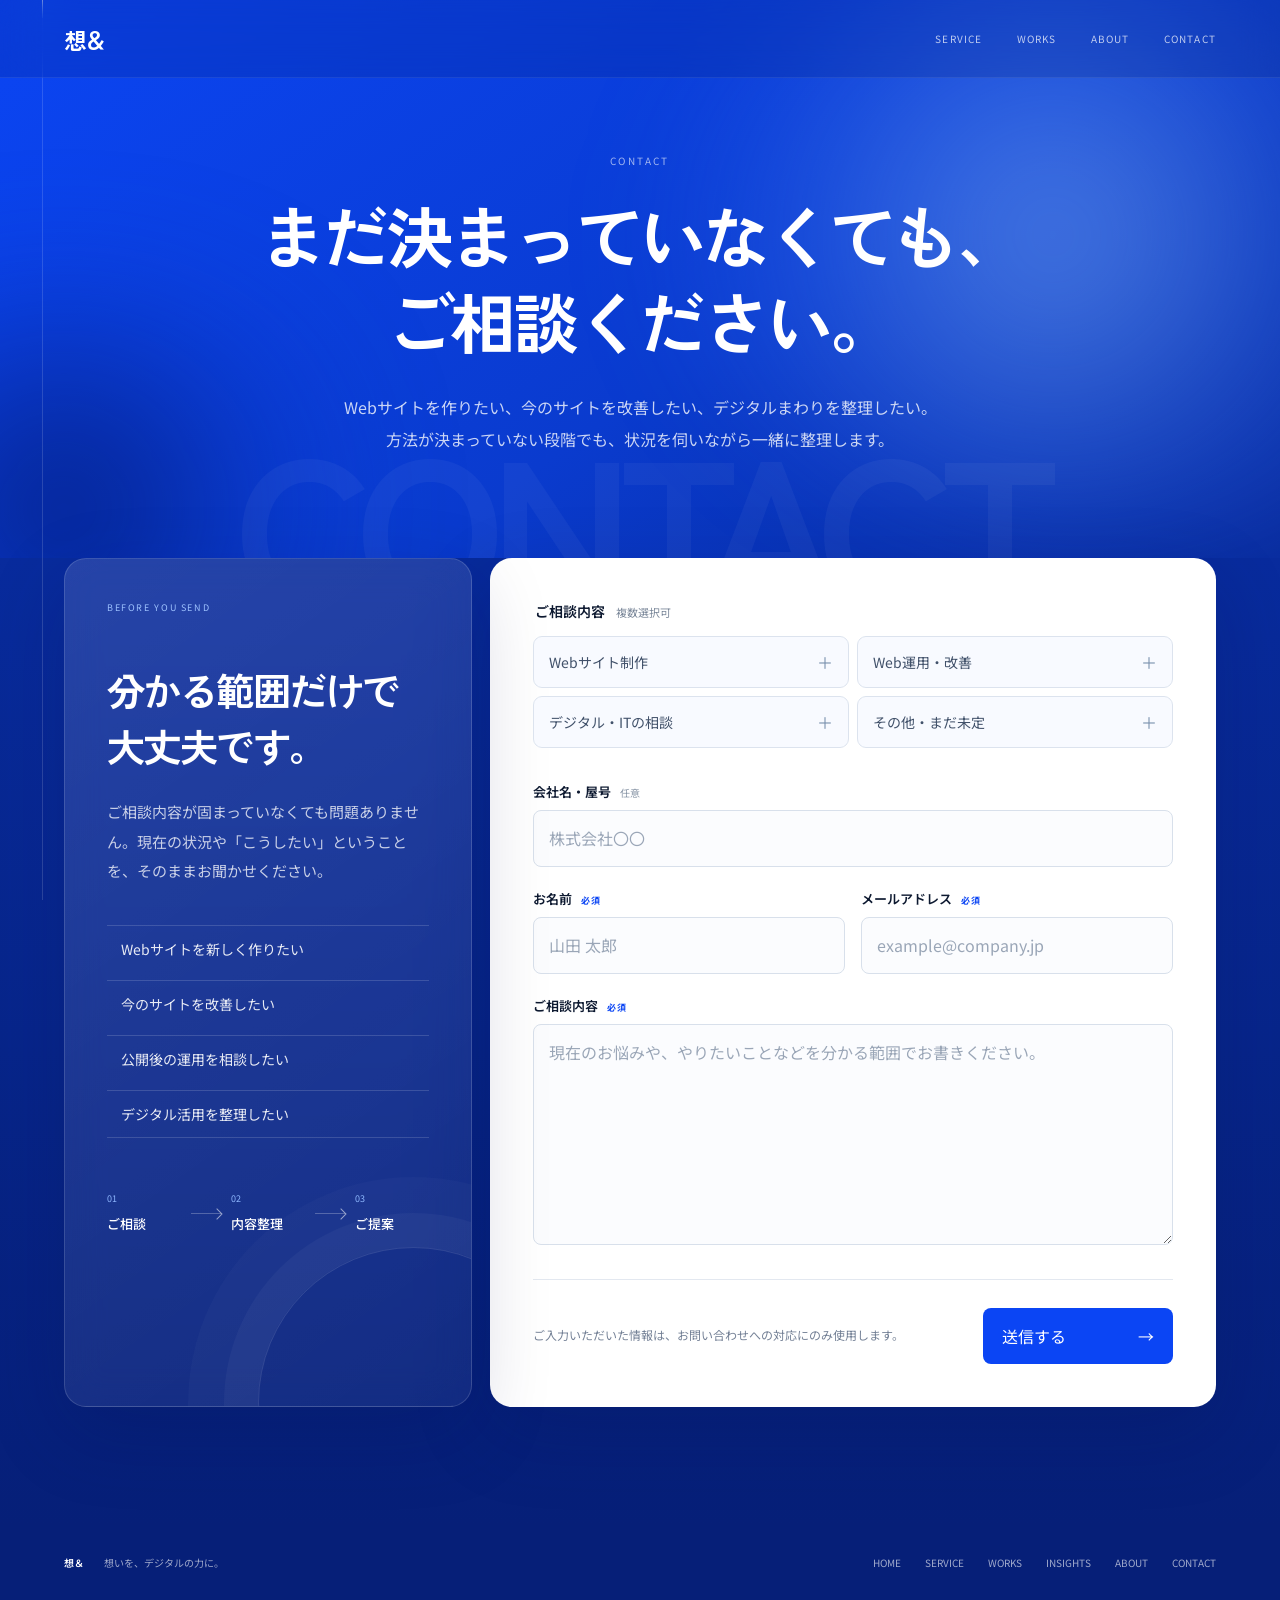
==== contact.html @ 20017b2d "Initial commit" ====
<!doctype html>
<html lang="ja">
<head>
  <meta charset="utf-8" />
  <meta name="viewport" content="width=device-width, initial-scale=1, viewport-fit=cover" />
  <meta name="description" content="想＆へのお問い合わせ。Webサイト制作、公開後の運用・改善、デジタル活用など、まだ具体的に決まっていない段階からご相談いただけます。" />
  <title>お問い合わせ | 想＆</title>
  <link rel="preconnect" href="https://fonts.googleapis.com" />
  <link rel="preconnect" href="https://fonts.gstatic.com" crossorigin />
  <link href="https://fonts.googleapis.com/css2?family=Noto+Sans+JP:wght@400;500;600;700&family=Zen+Kaku+Gothic+Antique:wght@500;700&display=swap" rel="stylesheet" />
  <link rel="stylesheet" href="./styles.css" />
  <link rel="stylesheet" href="./lower.css" />
  <script src="./lower.js" defer></script>
</head>
<body class="lower-page lower-page--cobalt contact-page">
  <header class="site-header site-header--lower" aria-label="サイトヘッダー">
    <a class="brand" href="./index.html" aria-label="想＆ トップへ">想＆</a>
    <nav class="global-nav" aria-label="メインナビゲーション">
      <a href="./index.html#service">SERVICE</a>
      <a href="./works.html">WORKS</a>
      <a href="./index.html#about">ABOUT</a>
      <a href="./contact.html" aria-current="page">CONTACT</a>
    </nav>
    <button class="menu-button" type="button" aria-label="メニューを開く" aria-expanded="false"><span></span><span></span></button>
  </header>

  <div class="page-thread" aria-hidden="true"><span class="page-thread__base"></span><span class="page-thread__progress"></span></div>

  <main>
    <section class="contact-hero" aria-labelledby="contact-title">
      <div class="contact-hero__ghost" aria-hidden="true">CONTACT</div>
      <div class="contact-hero__halo contact-hero__halo--a" aria-hidden="true"></div>
      <div class="contact-hero__halo contact-hero__halo--b" aria-hidden="true"></div>
      <div class="contact-hero__inner">
        <p class="contact-hero__eyebrow reveal-item">CONTACT</p>
        <h1 id="contact-title" class="reveal-item">まだ決まっていなくても、<br />ご相談ください。</h1>
        <p class="contact-hero__description reveal-item">Webサイトを作りたい、今のサイトを改善したい、デジタルまわりを整理したい。<br class="desktop-only" />方法が決まっていない段階でも、状況を伺いながら一緒に整理します。</p>
      </div>
    </section>

    <section class="contact-canvas" aria-label="お問い合わせフォーム">
      <div class="contact-shell">
        <aside class="contact-guide reveal-item">
          <p class="contact-guide__label">BEFORE YOU SEND</p>
          <h2>分かる範囲だけで<br />大丈夫です。</h2>
          <p>ご相談内容が固まっていなくても問題ありません。現在の状況や「こうしたい」ということを、そのままお聞かせください。</p>
          <div class="contact-guide__topics" aria-label="ご相談例">
            <span>Webサイトを新しく作りたい</span>
            <span>今のサイトを改善したい</span>
            <span>公開後の運用を相談したい</span>
            <span>デジタル活用を整理したい</span>
          </div>
          <div class="contact-guide__flow">
            <div><small>01</small><b>ご相談</b></div><i></i>
            <div><small>02</small><b>内容整理</b></div><i></i>
            <div><small>03</small><b>ご提案</b></div>
          </div>
        </aside>

        <div class="contact-form-panel reveal-item">
          <form class="contact-form" action="#" method="post">
            <fieldset class="contact-fieldset">
              <legend>ご相談内容 <small>複数選択可</small></legend>
              <div class="contact-choice-grid">
                <label class="contact-choice"><input type="checkbox" name="topic[]" value="web-production"><span>Webサイト制作</span></label>
                <label class="contact-choice"><input type="checkbox" name="topic[]" value="web-operation"><span>Web運用・改善</span></label>
                <label class="contact-choice"><input type="checkbox" name="topic[]" value="digital"><span>デジタル・ITの相談</span></label>
                <label class="contact-choice"><input type="checkbox" name="topic[]" value="other"><span>その他・まだ未定</span></label>
              </div>
            </fieldset>

            <div class="contact-form__grid">
              <label class="contact-field contact-field--full">
                <span>会社名・屋号 <small>任意</small></span>
                <input type="text" name="company" autocomplete="organization" placeholder="株式会社〇〇" />
              </label>
              <label class="contact-field">
                <span>お名前 <b>必須</b></span>
                <input type="text" name="name" autocomplete="name" required placeholder="山田 太郎" />
              </label>
              <label class="contact-field">
                <span>メールアドレス <b>必須</b></span>
                <input type="email" name="email" autocomplete="email" required placeholder="example@company.jp" />
              </label>
              <label class="contact-field contact-field--full">
                <span>ご相談内容 <b>必須</b></span>
                <textarea name="message" rows="7" required placeholder="現在のお悩みや、やりたいことなどを分かる範囲でお書きください。"></textarea>
              </label>
            </div>

            <div class="contact-form__bottom">
              <p>ご入力いただいた情報は、お問い合わせへの対応にのみ使用します。</p>
              <button type="submit">送信する <span>→</span></button>
            </div>
          </form>
        </div>
      </div>
    </section>
  </main>

  <footer class="site-footer site-footer--contact">
    <div class="footer-brand">想＆ <span>想いを、デジタルの力に。</span></div>
    <nav aria-label="フッターナビゲーション"><a href="./index.html">HOME</a><a href="./index.html#service">SERVICE</a><a href="./works.html">WORKS</a><a href="./insights.html">INSIGHTS</a><a href="./index.html#about">ABOUT</a><a href="./contact.html">CONTACT</a></nav>
  </footer>
</body>
</html>
---- styles.css ----
:root {
  --cobalt: #0b45f4;
  --cobalt-deep: #0826a7;
  --ink: #0b1421;
  --muted: #66758b;
  --line: #d8dfeb;
  --soft: #f7f9fc;
  --white: #fff;
  --page-x: clamp(24px, 5vw, 76px);
  --max: 1440px;
  --hero-progress: 0;
  --hero-layer-air-x: 150vw;
  --hero-layer-main-x: 164vw;
  --hero-layer-deep-x: 178vw;
  --hero-layer-air-opacity: 0;
  --hero-layer-main-opacity: 0;
  --hero-layer-deep-opacity: 0;
  --hero-content-opacity: 1;
  --hero-mist-a-opacity: .72;
  --hero-mist-a-x: 0vw;
  --hero-mist-a-y: 0vh;
  --hero-mist-a-scale: 1;
  --hero-mist-b-scale: 1;
  --philosophy-opacity: 0;
  --philosophy-y: 0px;
  --page-progress: 0;
}

* { box-sizing: border-box; }
html { scroll-behavior: smooth; background: var(--white); }
body { margin: 0; color: var(--ink); background: var(--white); font-family: "Noto Sans JP", "Hiragino Kaku Gothic ProN", "Yu Gothic", sans-serif; -webkit-font-smoothing: antialiased; }
a { color: inherit; text-decoration: none; }
button { font: inherit; }

.site-header {
  position: fixed; inset: 0 0 auto; z-index: 60; height: 78px;
  display: flex; align-items: center; gap: 42px; padding: 0 var(--page-x);
  pointer-events: none; mix-blend-mode: normal;
}
.site-header > * { pointer-events: auto; }
.site-header { color: var(--ink); transition: color .18s linear; }
body.hero-is-cobalt .site-header { color: #fff; }
body.hero-is-cobalt .menu-button span { background: #fff; }
.brand { font-family: "Zen Kaku Gothic Antique", sans-serif; font-size: 22px; font-weight: 700; letter-spacing: -.05em; }
.global-nav { margin-left: auto; display: flex; gap: 34px; font-size: 10px; letter-spacing: .12em; }
.global-nav a { opacity: .72; transition: opacity .2s ease; }
.global-nav a:hover { opacity: 1; }
.menu-button { display: none; border: 0; background: transparent; width: 36px; height: 36px; padding: 8px; }
.menu-button span { display: block; height: 1px; background: var(--ink); margin: 5px 0; }

/*
 * A single continuous thread inherited from the original site.
 * It stays visually quiet and grows with the page scroll instead of
 * competing with the content.
 */
.page-thread {
  position: fixed;
  z-index: 45;
  top: 0;
  bottom: 0;
  left: max(7px, calc(var(--page-x) - 22px));
  width: 1px;
  pointer-events: none;
}
.page-thread__base,
.page-thread__progress {
  position: absolute;
  top: 0;
  left: 0;
  width: 1px;
}
.page-thread__base {
  bottom: 0;
  background: linear-gradient(180deg, rgba(31,87,244,.16), rgba(31,87,244,.08));
}
.page-thread__progress {
  height: calc(var(--page-progress) * 100%);
  min-height: 18px;
  background: linear-gradient(180deg, #0b45f4 0%, #2871ff 68%, #7ab4ff 100%);
  box-shadow: 0 0 12px rgba(35,101,255,.12);
  will-change: height;
}

.hero-stage { height: 146svh; position: relative; background: var(--white); }
.hero { position: sticky; top: 0; height: 100svh; min-height: 680px; overflow: hidden; background: #fff; isolation: isolate; }

.hero-cobalt {
  position: absolute;
  inset: 0;
  z-index: 3;
  overflow: hidden;
  pointer-events: none;
}
.hero-blue-layer {
  position: absolute;
  top: -22vh;
  bottom: -22vh;
  left: -68vw;
  width: 202vw;
  transform-origin: center;
  transform: translate3d(var(--layer-x), 0, 0) skewX(-7deg);
  will-change: transform, opacity;
  -webkit-mask-image: linear-gradient(90deg, transparent 0%, rgba(0,0,0,.08) 5%, rgba(0,0,0,.42) 12%, #000 24%, #000 100%);
  mask-image: linear-gradient(90deg, transparent 0%, rgba(0,0,0,.08) 5%, rgba(0,0,0,.42) 12%, #000 24%, #000 100%);
}
.hero-blue-layer--air {
  --layer-x: var(--hero-layer-air-x);
  z-index: 1;
  opacity: var(--hero-layer-air-opacity);
  background: linear-gradient(112deg, rgba(121,184,255,.42) 0%, rgba(62,127,255,.70) 36%, rgba(31,91,247,.88) 72%, rgba(11,69,244,.96) 100%);
  filter: blur(16px);
}
.hero-blue-layer--main {
  --layer-x: var(--hero-layer-main-x);
  z-index: 2;
  opacity: var(--hero-layer-main-opacity);
  background: linear-gradient(118deg, #2e78ff 0%, #185df8 28%, #0b45f4 62%, #0a3bd8 100%);
}
.hero-blue-layer--deep {
  --layer-x: var(--hero-layer-deep-x);
  z-index: 3;
  opacity: var(--hero-layer-deep-opacity);
  background:
    linear-gradient(118deg, rgba(14,67,229,.16) 0%, rgba(8,47,174,.40) 50%, rgba(4,29,126,.70) 100%),
    linear-gradient(132deg, transparent 0 54%, rgba(3,29,135,.24) 54% 100%);
  -webkit-mask-image: linear-gradient(90deg, transparent 0%, rgba(0,0,0,.04) 8%, rgba(0,0,0,.34) 17%, #000 32%, #000 100%);
  mask-image: linear-gradient(90deg, transparent 0%, rgba(0,0,0,.04) 8%, rgba(0,0,0,.34) 17%, #000 32%, #000 100%);
}

.hero-mist { position: absolute; border-radius: 50%; z-index: -3; will-change: transform, opacity; pointer-events: none; }
.hero-mist--a {
  width: min(76vw, 1100px); aspect-ratio: 1.4; right: -9vw; top: 6vh;
  background: radial-gradient(circle at 42% 50%, rgba(18,77,255,.74), rgba(106,148,255,.34) 35%, rgba(255,255,255,0) 72%);
  filter: blur(42px);
  transform: translate3d(var(--hero-mist-a-x), var(--hero-mist-a-y), 0) scale(var(--hero-mist-a-scale));
  opacity: var(--hero-mist-a-opacity);
}
.hero-mist--b {
  width: min(68vw, 960px); aspect-ratio: 2; left: 10vw; bottom: -15vh;
  background: radial-gradient(circle at 50% 50%, rgba(42,108,255,.34), rgba(255,255,255,0) 70%);
  filter: blur(52px);
  transform: scale(var(--hero-mist-b-scale));
}
.hero-meta, .hero-copy-wrap, .hero-lead, .hero-rule, .scroll-mark { transition: color .2s linear; }
.hero-meta { position: absolute; top: 15vh; left: var(--page-x); font-size: 10px; letter-spacing: .18em; color: #7890ad; opacity: var(--hero-content-opacity); }
.hero-copy-wrap { position: absolute; left: var(--page-x); top: 42%; transform: translateY(-50%); opacity: var(--hero-content-opacity); }
.hero-title { margin: 0; font-family: "Zen Kaku Gothic Antique", sans-serif; font-size: clamp(54px, 5vw, 78px); line-height: 1.16; letter-spacing: -.06em; font-weight: 700; }
.hero-title span { display: inline; }
.hero-title em {
  display: inline-block;
  font-style: normal;
  color: var(--cobalt);
  background: linear-gradient(105deg, #073fe8 0%, #0b45f4 34%, #2d78ff 68%, #79b8ff 100%);
  -webkit-background-clip: text;
  background-clip: text;
  -webkit-text-fill-color: transparent;
}
.hero-lead { position: absolute; right: var(--page-x); bottom: 16vh; width: min(390px, 31vw); margin: 0; font-size: 16px; line-height: 2; opacity: var(--hero-content-opacity); }
.hero-rule { position: absolute; left: var(--page-x); right: 35vw; bottom: 10vh; height: 1px; background: rgba(31,87,244,.35); opacity: var(--hero-content-opacity); }
.scroll-mark { position: absolute; right: var(--page-x); bottom: 8vh; display: grid; justify-items: center; gap: 12px; font-size: 9px; letter-spacing: .18em; color: #73849c; opacity: var(--hero-content-opacity); }
.scroll-mark span { width: 1px; height: 40px; background: currentColor; }

.hero-philosophy {
  position: absolute; inset: 0; z-index: 4; color: #fff;
  opacity: var(--philosophy-opacity);
  transform: none;
  pointer-events: none;
  will-change: transform, opacity;
}
.hero-philosophy-inner {
  max-width: var(--max); height: 100%; margin: 0 auto; padding: 0 var(--page-x);
  display: grid; grid-template-columns: 1fr 1fr; gap: clamp(52px, 7vw, 120px); align-items: center;
}
.hero-philosophy .display-title { font-size: clamp(38px, 3.7vw, 56px); line-height: 1.34; }
.hero-philosophy .philosophy-copy { justify-self: end; }

.section { position: relative; z-index: 2; overflow: hidden; }
.layer-section { transform: translateY(0); }
.section-inner { max-width: var(--max); margin: 0 auto; padding: clamp(76px, 8vw, 128px) var(--page-x); }
.section-inner--split, .compact-grid, .about-grid, .contact-grid { display: grid; grid-template-columns: 1fr 1fr; gap: clamp(52px, 7vw, 120px); }
.section--cobalt { background: var(--cobalt); color: #fff; }
.section--white { background: #fff; }
.section--soft { background: var(--soft); }
.section--contact { background: var(--cobalt); color: #fff; }

.eyebrow { margin: 0 0 42px; font-size: 10px; letter-spacing: .18em; color: rgba(255,255,255,.78); }
.eyebrow--dark { color: #708098; }
.display-title { margin: 0; font-family: "Zen Kaku Gothic Antique", sans-serif; font-size: clamp(40px, 4.1vw, 62px); line-height: 1.32; letter-spacing: -.045em; }
.display-title--light { color: #fff; }
.philosophy .display-title { font-size: clamp(38px, 3.7vw, 56px); line-height: 1.34; }
.after-intro .display-title { font-size: clamp(36px, 3.4vw, 52px); line-height: 1.34; }
.philosophy .section-inner { min-height: 660px; align-items: center; }
.philosophy-copy { align-self: center; max-width: 450px; justify-self: end; font-size: 18px; line-height: 2; }
.philosophy-copy p + p { margin-top: 34px; }

.section-head { margin-bottom: 58px; }
.section-head--split { display: grid; grid-template-columns: 1fr 1fr; gap: 80px; align-items: end; }
.section-head-aside { display: flex; align-items: end; justify-content: space-between; gap: 24px; font-size: 15px; line-height: 2; color: #536176; }
.text-link { white-space: nowrap; font-size: 10px; letter-spacing: .16em; color: var(--ink); }
.text-link span, .service-arrow { display: inline-block; transition: transform .18s ease; }
.text-link:hover span, .service-row:hover .service-arrow { transform: translateX(5px); }

.works-grid { display: grid; grid-template-columns: repeat(4, minmax(0,1fr)); gap: 48px 24px; }
.work-item { display: block; min-width: 0; }
.work-thumb { aspect-ratio: 1.72; display: grid; place-items: center; overflow: hidden; border: 1px solid #e1e6ef; font-family: "Zen Kaku Gothic Antique", sans-serif; font-size: clamp(21px, 2vw, 32px); font-weight: 700; transition: transform .2s ease; }
.work-item:hover .work-thumb { transform: scale(1.015); }
.work-thumb--01 { background: linear-gradient(135deg,#dff0ff,#5fa2ff); color:#0753bd; }
.work-thumb--02 { background: linear-gradient(135deg,#fff,#d6dde5); color:#222; }
.work-thumb--03 { background: linear-gradient(135deg,#fff8ed,#e6cbb2); color:#3a2c24; }
.work-thumb--04 { background: linear-gradient(135deg,#0b2a66,#071734); color:#fff; }
.work-thumb--05 { background: linear-gradient(135deg,#fbfdff,#d9e8f8); color:#2b659e; }
.work-thumb--06 { background: linear-gradient(135deg,#253343,#7c8794); color:#fff; }
.work-thumb--07 { background: linear-gradient(135deg,#eef5fb,#d8e3ec); color:#253d59; }
.work-thumb--08 { background: linear-gradient(135deg,#f5f9ff,#b8d4ff); color:#1455c7; }
.work-info h3 { margin: 14px 0 6px; font-size: 15px; line-height: 1.55; }
.work-info p { margin: 0; color: #69788d; font-size: 13px; line-height: 1.75; }

.section-intro { max-width: 500px; justify-self: end; align-self: end; margin: 0; font-size: 16px; line-height: 2; color: #4f5d70; }
.service-list { border-top: 1px solid var(--line); }
.service-row { position: relative; isolation: isolate; display: grid; grid-template-columns: 80px 220px minmax(360px,1fr) 260px 30px; gap: 28px; align-items: start; padding: 38px 20px 38px 0; border-bottom: 1px solid var(--line); }
.service-row::before { content: ""; position: absolute; z-index: -1; inset: 7px -10px; background: rgba(11,69,244,.045); opacity: 0; transform: scale(.985); transform-origin: center; transition: opacity .18s ease, transform .2s ease; pointer-events: none; }
.service-row:hover::before { opacity: 1; transform: scale(1); }
.service-num { font-size: 42px; line-height: 1; font-weight: 400; }
.service-name span { display: block; margin-bottom: 12px; color: #7a8799; font-size: 9px; letter-spacing: .12em; }
.service-name strong { font-size: 18px; }
.service-main h3 { margin: 0 0 16px; font-family: "Zen Kaku Gothic Antique", sans-serif; font-size: 24px; line-height: 1.5; }
.service-main p { margin: 0; font-size: 14px; line-height: 2; color: #4f5d70; }
.service-tags { margin: 0; font-size: 13px; line-height: 2; color: #667386; }
.service-arrow { justify-self: end; }

.about { isolation: isolate; }
.about-accent { position: absolute; inset: -10% auto -10% 24%; width: 34%; z-index: -1; transform: rotate(8deg); background: linear-gradient(180deg, rgba(70,120,255,.55), rgba(8,38,167,0)); }
.about-copy { max-width: 620px; }
.about-lead { margin: 38px 0; font-size: 17px; line-height: 2; }
.about-copy > p:last-child { font-size: 15.5px; line-height: 2.05; color: rgba(255,255,255,.9); }
.experience-list { list-style: none; margin: 0; padding: 0; }
.experience-list li { display: grid; grid-template-columns: 64px 1fr; gap: 24px; padding: 24px 0; border-top: 1px solid rgba(255,255,255,.28); }
.experience-list li > span { font-size: 34px; font-weight: 400; }
.experience-list small { display: block; margin-bottom: 6px; color: #b9cbff; font-size: 9px; letter-spacing: .14em; }
.experience-list strong { display: block; margin-bottom: 8px; font-size: 17px; }
.experience-list p { margin: 0; font-size: 13.5px; line-height: 1.85; color: rgba(255,255,255,.88); }

.compact-grid { align-items: start; }
.body-copy { max-width: 450px; color: #4f5d70; font-size: 16px; line-height: 2; }
.price-list { border-top: 1px solid var(--line); }
.price-list a { display: grid; grid-template-columns: 1fr auto 24px; gap: 28px; align-items: center; padding: 24px 0; border-bottom: 1px solid var(--line); }
.price-list strong { font-size: 16px; }
.price-list span { color: #657286; font-size: 13px; }
.price-list i { font-style: normal; }

.after-grid { display: grid; grid-template-columns: 360px 1fr; gap: 72px; }
.after-items { display: grid; grid-template-columns: repeat(3,1fr); border-left: 1px solid var(--line); }
.after-items article { padding: 0 32px; border-right: 1px solid var(--line); }
.after-items span { font-size: 34px; }
.after-items h3 { margin: 26px 0 16px; font-size: 18px; }
.after-items p { margin: 0; color: #536176; font-size: 15px; line-height: 1.95; }

.contact { isolation: isolate; }
.contact-deep { position: absolute; inset: 0 0 0 58%; z-index: -1; background: linear-gradient(120deg, rgba(8,38,167,0), rgba(2,20,90,.72)); }
.contact-grid { align-items: start; grid-template-columns: 1.25fr .75fr; }
.contact-title { max-width: 820px; margin: 0 0 36px; font-family: "Zen Kaku Gothic Antique", sans-serif; font-size: clamp(40px, 4vw, 58px); line-height: 1.32; letter-spacing: -.045em; }
.mobile-only { display: none; }
.contact-copy { max-width: 650px; margin: 0; font-size: 16px; line-height: 2; color: rgba(255,255,255,.94); }
.contact-button { display: inline-flex; align-items: center; justify-content: space-between; min-width: 230px; margin-top: 42px; padding: 17px 22px; border: 1px solid rgba(255,255,255,.72); font-size: 13px; transition: background .18s ease, color .18s ease; }
.contact-button:hover { background: #fff; color: var(--cobalt-deep); }
.contact-topics { margin-top: 112px; padding-left: 40px; border-left: 1px solid rgba(255,255,255,.34); }
.contact-topics p { margin: 0 0 14px; font-size: 14px; line-height: 1.7; }

.site-footer { max-width: var(--max); margin: 0 auto; padding: 30px var(--page-x); display: flex; align-items: center; gap: 30px; font-size: 10px; }
.footer-brand { font-weight: 600; }
.footer-brand span { margin-left: 18px; color: #7e8999; font-weight: 400; }
.site-footer nav { margin-left: auto; display: flex; gap: 24px; color: #627087; }

@media (max-width: 980px) {
  .page-thread { left: 7px; opacity: .72; }
  .global-nav { display: none; }
  .menu-button { display: block; margin-left: auto; }
  .site-header { height: 64px; }
  .hero-stage { height: 140svh; }
  .hero { min-height: 640px; }
  .hero-meta { display: none; }
  .hero-copy-wrap { top: 31%; left: 24px; }
  .hero-title { font-size: clamp(40px, 11vw, 48px); line-height: 1.18; }
  .hero-title span { display: block; }
  .hero-lead { left: 24px; right: 24px; bottom: 18vh; width: auto; font-size: 14.5px; line-height: 1.95; }
  .hero-rule { display: none; }
  .hero-mist--a { width: 140vw; right: -68vw; top: 4vh; filter: blur(36px); }
  .hero-mist--b { width: 120vw; left: -20vw; bottom: -6vh; filter: blur(44px); }
  .scroll-mark { right: 28px; bottom: 5vh; }
  .hero-philosophy-inner {
    padding: 76px 24px 44px;
    grid-template-columns: 1fr;
    gap: 26px;
    align-content: center;
  }
  .hero-philosophy .display-title { font-size: 29px; line-height: 1.42; letter-spacing: -.04em; }
  .hero-philosophy .eyebrow { margin-bottom: 22px; }
  .hero-philosophy .philosophy-copy { justify-self: start; max-width: none; font-size: 15px; line-height: 1.9; }
  .hero-philosophy .philosophy-copy p + p { margin-top: 20px; }

  .section-inner { padding: 72px 24px; }
  .section-inner--split, .compact-grid, .about-grid, .contact-grid, .section-head--split, .after-grid { grid-template-columns: 1fr; gap: 42px; }
  .display-title { font-size: 32px; line-height: 1.4; }
  .philosophy .display-title { font-size: 30px; line-height: 1.42; letter-spacing: -.04em; }
  .after-intro .display-title { font-size: 30px; line-height: 1.42; }
  .eyebrow { margin-bottom: 28px; }
  .philosophy .section-inner { min-height: 0; }
  .philosophy-copy { justify-self: start; max-width: none; font-size: 15.5px; line-height: 2; }

  .section-head { margin-bottom: 38px; }
  .section-head-aside { display: block; }
  .section-head-aside .text-link { display: inline-block; margin-top: 18px; }
  .desktop-only { display: none; }

  .works-grid { grid-template-columns: 1fr; gap: 34px; }
  .work-thumb { aspect-ratio: 1.95; font-size: 24px; }

  .section-intro { justify-self: start; }
  .service-row { grid-template-columns: 48px 1fr 24px; gap: 10px; padding: 28px 0; }

  .service-num { grid-column: 1; grid-row: 1 / span 2; font-size: 28px; }
  .service-name { grid-column: 2; }
  .service-main { grid-column: 2; }
  .service-main h3 { margin: 8px 0 10px; font-size: 17px; line-height: 1.55; }
  .service-main p, .service-tags { display: none; }
  .service-arrow { grid-column: 3; grid-row: 1 / span 2; align-self: center; }

  .about-accent { inset: -5% -30% -5% 40%; width: 70%; }
  .about-lead { font-size: 15.5px; }
  .about-copy > p:last-child { display: none; }
  .experience-list li { grid-template-columns: 42px 1fr; gap: 16px; }
  .experience-list li > span { font-size: 28px; }
  .experience-list p { font-size: 12.5px; line-height: 1.85; }

  .price-list a { grid-template-columns: 1fr auto 18px; gap: 12px; padding: 20px 0; }
  .price-list strong { font-size: 15px; }
  .price-list span { font-size: 12px; }

  .after-items { grid-template-columns: 1fr; border-left: 0; }
  .after-items article { padding: 24px 0; border-right: 0; border-top: 1px solid var(--line); }
  .after-items span { font-size: 28px; }
  .after-items h3 { margin: 14px 0 10px; font-size: 17px; }
  .after-items p { font-size: 14px; line-height: 1.9; }

  .contact-deep { inset: 0 0 0 42%; }
  .contact-grid { grid-template-columns: 1fr; }
  .contact-title { font-size: 27px; line-height: 1.48; letter-spacing: -.035em; }
  br.mobile-only { display: initial; }
  .contact-copy { font-size: 14.5px; line-height: 1.95; }
  .contact-topics { display: none; }
  .contact-button { width: 100%; margin-top: 34px; }

  .site-footer { display: block; padding: 24px; }
  .footer-brand span { display: block; margin: 5px 0 0; }
  .site-footer nav { margin: 22px 0 0; gap: 14px; flex-wrap: wrap; }
}

@media (prefers-reduced-motion: reduce) {
  html { scroll-behavior: auto; }
  *, *::before, *::after { animation-duration: .01ms !important; animation-iteration-count: 1 !important; transition-duration: .01ms !important; }
  .hero-mist { transform: none !important; }
}
---- lower.css ----
/* Lower service page — cobalt-first, richer and scan-first. */
.lower-page{--lower-line:rgba(255,255,255,.16);--lower-soft:#f5f8ff;--lower-ink:#0d1930;--lower-muted:#68778e;background:#0b45f4}
.lower-page--cobalt{color:#fff}
.site-header--lower{color:#fff;background:rgba(7,31,120,.14);backdrop-filter:blur(18px);border-bottom:1px solid rgba(255,255,255,.08)}
.site-header--lower .menu-button span{background:#fff}
.page-thread__base{background:rgba(255,255,255,.14)}
.page-thread__progress{background:linear-gradient(180deg,#fff 0%,#9fc4ff 72%,#5f9bff 100%);box-shadow:0 0 16px rgba(255,255,255,.12)}
.lower-inner{max-width:var(--max);margin:0 auto;padding:clamp(88px,8vw,132px) var(--page-x)}
.lower-kicker{margin:0 0 22px;color:rgba(255,255,255,.62);font-size:9px;letter-spacing:.22em}
.lower-kicker--dark{color:#72819a}

/* hero */
.service-hero{position:relative;min-height:86svh;overflow:hidden;isolation:isolate;background:linear-gradient(155deg,#0b45f4 0%,#104df2 42%,#082fae 100%)}
.service-hero::after{content:"";position:absolute;inset:auto 0 0;height:150px;background:linear-gradient(180deg,transparent,rgba(3,26,116,.18));pointer-events:none}
.service-hero__inner{position:relative;z-index:2;max-width:1100px;min-height:86svh;margin:0 auto;padding:150px var(--page-x) 92px;display:flex;flex-direction:column;align-items:center;justify-content:center;text-align:center}
.service-hero__eyebrow{margin:0 0 28px;font-size:10px;letter-spacing:.24em;color:rgba(255,255,255,.64)}
.service-hero h1{margin:0;font-family:"Zen Kaku Gothic Antique",sans-serif;font-size:clamp(52px,7vw,104px);line-height:1;letter-spacing:-.065em}
.service-hero__statement{margin:30px 0 0;font-family:"Zen Kaku Gothic Antique",sans-serif;font-size:clamp(28px,3.2vw,48px);line-height:1.38;letter-spacing:-.045em}
.service-hero__description{max-width:770px;margin:30px auto 0;color:rgba(255,255,255,.76);font-size:13.5px;line-height:2.05}
.service-hero__scroll{position:absolute;bottom:42px;left:50%;transform:translateX(-50%);display:flex;align-items:center;gap:12px;color:rgba(255,255,255,.52);font-size:8px;letter-spacing:.18em}.service-hero__scroll span{width:34px;height:1px;background:currentColor}
.service-hero__grid{position:absolute;inset:0;z-index:-3;opacity:.22;background-image:linear-gradient(rgba(255,255,255,.08) 1px,transparent 1px),linear-gradient(90deg,rgba(255,255,255,.08) 1px,transparent 1px);background-size:84px 84px;mask-image:linear-gradient(180deg,transparent,black 18%,black 72%,transparent)}
.service-hero__glow{position:absolute;z-index:-2;border-radius:50%;filter:blur(18px);will-change:transform}
.service-hero__glow--a{width:min(70vw,980px);aspect-ratio:1.5;right:-18vw;top:7vh;background:radial-gradient(circle at 38% 50%,rgba(126,185,255,.42),rgba(70,126,255,.18) 44%,transparent 74%);transform:translate3d(var(--lower-layer-x,0),var(--lower-layer-y,0),0)}
.service-hero__glow--b{width:min(58vw,760px);aspect-ratio:1.3;left:-18vw;bottom:-18vh;background:radial-gradient(circle at 56% 48%,rgba(124,177,255,.28),rgba(7,34,145,.24) 48%,transparent 73%);transform:translate3d(var(--lower-main-x,0),0,0)}

/* continuous cobalt canvas */
.service-canvas{position:relative;overflow:hidden;isolation:isolate;background:linear-gradient(180deg,#0b45f4,#0c43e5);color:#fff}
.service-canvas::before{content:"";position:absolute;z-index:-1;inset:0;background:radial-gradient(circle at 16% 12%,rgba(122,181,255,.16),transparent 30%),radial-gradient(circle at 88% 72%,rgba(2,24,105,.28),transparent 36%)}
.service-canvas__wash{position:absolute;z-index:-1;inset:-20% -15% 40% 55%;background:linear-gradient(145deg,rgba(123,183,255,.18),rgba(255,255,255,0));transform:rotate(7deg)}
.service-canvas--deep{background:linear-gradient(180deg,#0a3bcc 0%,#082b9f 100%)}
.service-canvas--trust{background:linear-gradient(135deg,#104df2,#0a36c6 55%,#062483)}
.center-head{max-width:830px;margin:0 auto 54px;text-align:center}.center-head h2{margin:0;font-family:"Zen Kaku Gothic Antique",sans-serif;font-size:clamp(40px,4.9vw,72px);line-height:1.25;letter-spacing:-.055em}.center-head>p:last-child{max-width:690px;margin:24px auto 0;color:rgba(255,255,255,.7);font-size:13.5px;line-height:1.95}
.center-head--dark h2{color:var(--lower-ink)}.center-head--dark>p:last-child{color:#65748a}

/* rich bento */
.rich-bento{display:grid;grid-template-columns:repeat(12,1fr);grid-auto-rows:320px;gap:18px}
.rich-card{position:relative;overflow:hidden;border:1px solid rgba(255,255,255,.15);border-radius:2px;isolation:isolate;box-shadow:0 24px 70px rgba(3,22,96,.13)}
.rich-card--feature{grid-column:span 7;background:rgba(255,255,255,.96);color:var(--lower-ink)}
.rich-card--glass{grid-column:span 5;background:linear-gradient(145deg,rgba(255,255,255,.17),rgba(255,255,255,.06));backdrop-filter:blur(18px)}
.rich-card--deep{grid-column:span 5;background:linear-gradient(145deg,#092eae,#061f7f)}
.rich-card--light{grid-column:span 7;background:linear-gradient(145deg,#f7faff,#dce9ff);color:var(--lower-ink)}
.rich-card__copy{position:relative;z-index:3;max-width:360px;padding:32px}.rich-card__copy>span{font-size:8px;letter-spacing:.16em;color:rgba(255,255,255,.58)}.rich-card--feature .rich-card__copy>span,.rich-card--light .rich-card__copy>span{color:#75849b}.rich-card h3{margin:36px 0 10px;font-size:23px;line-height:1.45}.rich-card p{margin:0;color:rgba(255,255,255,.72);font-size:13px;line-height:1.8}.rich-card--feature p,.rich-card--light p{color:#66758a}
.visual-window{position:absolute;right:30px;bottom:-28px;width:50%;height:78%;background:#fff;border:1px solid #cbd8ea;box-shadow:0 24px 50px rgba(32,55,99,.16)}
.visual-window__bar{height:28px;border-bottom:1px solid #e3e8f0;display:flex;align-items:center;gap:7px;padding:0 11px}.visual-window__bar i{width:5px;height:5px;border-radius:50%;background:#bdc8d8}.visual-window__hero{height:94px;margin:12px;background:linear-gradient(135deg,#ecf3ff,#4d8fff);padding:16px}.visual-window__hero b{display:block;width:55%;height:11px;background:#fff}.visual-window__hero span{display:block;width:36%;height:7px;margin-top:10px;background:rgba(255,255,255,.72)}.visual-window__grid{display:grid;grid-template-columns:repeat(3,1fr);gap:8px;margin:0 12px}.visual-window__grid i{height:76px;background:#f4f7fb;border:1px solid #e5eaf2}
.orbit-visual{position:absolute;right:4%;bottom:-8%;width:50%;aspect-ratio:1;border:1px solid rgba(255,255,255,.18);border-radius:50%}.orbit-visual::before,.orbit-visual::after{content:"";position:absolute;border:1px solid rgba(255,255,255,.16);border-radius:50%}.orbit-visual::before{inset:16%}.orbit-visual::after{inset:34%}.orbit-visual i{position:absolute;width:26px;height:26px;border:1px solid rgba(255,255,255,.6);border-radius:50%;background:rgba(255,255,255,.06)}.orbit-visual i:nth-child(1){left:4%;top:45%}.orbit-visual i:nth-child(2){right:14%;top:12%}.orbit-visual i:nth-child(3){right:1%;bottom:24%}.orbit-visual i:nth-child(4){left:28%;bottom:4%}.orbit-visual b{position:absolute;inset:42%;border-radius:50%;background:#fff;box-shadow:0 0 35px rgba(255,255,255,.45)}
.flow-visual{position:absolute;right:28px;bottom:28px;width:42%;display:grid;justify-items:center;gap:10px}.flow-visual span{display:block;height:28px;border:1px solid rgba(255,255,255,.28);background:rgba(255,255,255,.08)}.flow-visual span:nth-child(1){width:100%}.flow-visual span:nth-child(2){width:72%}.flow-visual span:nth-child(3){width:43%;background:rgba(255,255,255,.16)}.flow-visual b{width:14px;height:14px;border-radius:50%;background:#8cb8ff}
.compare-visual{position:absolute;right:28px;bottom:26px;width:49%;display:grid;grid-template-columns:1fr auto 1fr;gap:13px;align-items:center}.compare-visual>div{height:126px;padding:16px;background:#fff;border:1px solid #d7e0ed}.compare-visual i{display:block;height:9px;margin:10px 0;background:#e7ebf1}.compare-visual .is-new{border-color:#7ca9ff;box-shadow:inset 3px 0 0 #0b45f4}.compare-visual .is-new i:nth-child(1){width:74%;background:#9fc1ff}.compare-visual .is-new i:nth-child(2){width:92%;background:#dbe7ff}.compare-visual .is-new i:nth-child(3){width:62%;background:#dbe7ff}.compare-visual>b{color:#0b45f4;font-weight:400}

/* process */
.process-panel{list-style:none;margin:0;padding:0;display:grid;grid-template-columns:repeat(5,1fr);border:1px solid rgba(255,255,255,.16);background:rgba(255,255,255,.05);backdrop-filter:blur(14px)}
.process-panel li{min-height:250px;padding:26px 24px;border-right:1px solid rgba(255,255,255,.14)}.process-panel li:last-child{border-right:0}.process-panel>li>span{display:block;margin-bottom:70px;color:rgba(255,255,255,.42);font-size:10px}.process-panel small{display:block;margin-bottom:7px;color:#94bbff;font-size:8px;letter-spacing:.14em}.process-panel b{display:block;margin-bottom:14px;font-size:20px}.process-panel p{margin:0;color:rgba(255,255,255,.67);font-size:11.5px;line-height:1.8}

/* price */
.price-showcase{display:grid;grid-template-columns:1.05fr .95fr;gap:18px}.price-showcase__main{min-height:430px;padding:40px;background:#fff;color:var(--lower-ink);display:flex;flex-direction:column}.price-showcase__main small,.price-showcase__sub small{font-size:8px;letter-spacing:.15em;color:#77869c}.price-showcase__main>span{margin-top:52px;font-size:19px}.price-showcase strong{font-family:"Zen Kaku Gothic Antique",sans-serif;font-weight:700}.price-showcase__main strong{margin-top:auto;color:#0b45f4;font-size:clamp(64px,7vw,104px);line-height:.9;letter-spacing:-.07em}.price-showcase strong em{margin-left:7px;font-style:normal;font-size:.2em;letter-spacing:0}.price-showcase__main p{max-width:460px;margin:24px 0 0;color:#647289;font-size:12px;line-height:1.8}.price-showcase__sub{display:grid;grid-template-rows:repeat(3,1fr);gap:12px}.price-showcase__sub article{padding:25px 28px;border:1px solid rgba(255,255,255,.16);background:rgba(255,255,255,.07);display:grid;grid-template-columns:1fr auto;gap:8px 24px;align-items:end}.price-showcase__sub small{grid-column:1/-1;color:rgba(255,255,255,.55)}.price-showcase__sub span{font-size:13px}.price-showcase__sub strong{font-size:34px;line-height:1;color:#fff}

/* trust */
.trust-panel{display:grid;grid-template-columns:repeat(3,1fr);border-top:1px solid rgba(255,255,255,.2);border-bottom:1px solid rgba(255,255,255,.2)}.trust-panel article{min-height:280px;padding:30px;border-right:1px solid rgba(255,255,255,.16)}.trust-panel article:last-child{border-right:0}.trust-panel span{font-size:10px;color:rgba(255,255,255,.45)}.trust-panel h3{margin:78px 0 16px;font-size:20px;line-height:1.5}.trust-panel p{margin:0;color:rgba(255,255,255,.7);font-size:12.5px;line-height:1.85}

/* works: white pause after cobalt */
.service-works{background:#fff;color:var(--lower-ink)}
.work-snapshot-grid{display:grid;grid-template-columns:repeat(3,1fr);gap:20px}.work-snapshot__visual{aspect-ratio:1.72;display:grid;place-items:center;overflow:hidden;border:1px solid #e0e6ef;font-family:"Zen Kaku Gothic Antique",sans-serif;font-size:clamp(20px,2vw,29px);font-weight:700}.work-snapshot__visual--01{background:linear-gradient(135deg,#e1f0ff,#5d9fff);color:#0753bd}.work-snapshot__visual--02{background:linear-gradient(135deg,#fff,#d5dce4);color:#202830}.work-snapshot__visual--03{background:linear-gradient(135deg,#fff8ed,#e4c8ae);color:#392a22}.work-snapshot h3{margin:14px 0 4px;font-size:14px}.work-snapshot p{margin:0;color:#7a899c;font-size:11.5px}

/* contact */
.lower-contact{position:relative;overflow:hidden;isolation:isolate;background:#082a9a;color:#fff}.lower-contact__deep{position:absolute;z-index:-1;inset:-20% -10% -20% 56%;background:linear-gradient(140deg,rgba(60,120,255,.12),rgba(2,20,90,.82));transform:rotate(9deg)}.lower-contact__grid{display:grid;grid-template-columns:1.2fr .8fr;gap:80px;align-items:end}.lower-contact h2{margin:0 0 22px;font-family:"Zen Kaku Gothic Antique",sans-serif;font-size:clamp(38px,4.2vw,60px);line-height:1.32;letter-spacing:-.05em}.lower-contact p{max-width:660px;margin:0;color:rgba(255,255,255,.85);font-size:14px;line-height:1.9}.lower-contact__action{justify-self:end;width:min(100%,360px)}.lower-contact__action a{display:flex;align-items:center;justify-content:space-between;padding:18px 20px;border:1px solid rgba(255,255,255,.74);transition:background .18s ease,color .18s ease}.lower-contact__action a:hover{background:#fff;color:var(--cobalt-deep)}.lower-contact__action small{display:block;margin-top:12px;color:rgba(255,255,255,.62);font-size:10px}
.site-footer{background:#fff;color:var(--lower-ink)}

.reveal-item{opacity:0;transform:translateY(16px);transition:opacity .72s cubic-bezier(.2,.68,.2,1),transform .72s cubic-bezier(.2,.68,.2,1)}.reveal-item.is-visible{opacity:1;transform:none}

@media (max-width:980px){
  .site-header--lower{height:64px}.lower-inner{padding:74px 24px}.service-hero,.service-hero__inner{min-height:78svh}.service-hero__inner{padding:116px 24px 74px}.service-hero h1{font-size:clamp(48px,13vw,76px)}.service-hero__statement{font-size:clamp(26px,7.5vw,38px)}.service-hero__description{font-size:12.5px}.service-hero__grid{background-size:58px 58px}.service-hero__glow--a{width:130vw;right:-70vw}.service-hero__glow--b{width:120vw;left:-72vw}
  .center-head{margin-bottom:38px}.center-head h2{font-size:34px}.center-head>p:last-child{font-size:12.5px}.desktop-only{display:none}
  .rich-bento{grid-template-columns:1fr;grid-auto-rows:auto;gap:12px}.rich-card,.rich-card--feature,.rich-card--glass,.rich-card--deep,.rich-card--light{grid-column:auto;min-height:270px}.rich-card__copy{padding:24px}.rich-card h3{margin-top:28px;font-size:20px}.visual-window{width:44%;right:18px}.orbit-visual{width:44%}.flow-visual{width:34%;right:18px}.compare-visual{width:45%;right:18px}
  .process-panel{grid-template-columns:1fr}.process-panel li{min-height:0;display:grid;grid-template-columns:48px 1fr;padding:22px;border-right:0;border-bottom:1px solid rgba(255,255,255,.14)}.process-panel li:last-child{border-bottom:0}.process-panel>li>span{margin:2px 0 0}.process-panel p{max-width:460px}
  .price-showcase{grid-template-columns:1fr}.price-showcase__main{min-height:360px}.price-showcase__sub article{min-height:120px}.trust-panel{grid-template-columns:1fr}.trust-panel article{min-height:0;border-right:0;border-bottom:1px solid rgba(255,255,255,.16)}.trust-panel article:last-child{border-bottom:0}.trust-panel h3{margin-top:36px}.work-snapshot-grid{grid-template-columns:1fr;gap:28px}.lower-contact__grid{grid-template-columns:1fr;gap:38px}.lower-contact__action{justify-self:start;width:100%}
}
@media (max-width:560px){
  .service-hero__inner{align-items:flex-start;text-align:left}.service-hero__description{margin-left:0}.service-hero__scroll{display:none}.service-hero h1{font-size:48px}.service-hero__statement{font-size:28px}.rich-card{min-height:300px}.visual-window{width:55%;opacity:.88}.orbit-visual{width:56%;opacity:.75}.flow-visual{width:46%;opacity:.82}.compare-visual{width:56%;opacity:.9}.price-showcase__main{padding:28px}.price-showcase__main>span{margin-top:36px}.price-showcase__main strong{font-size:68px}.price-showcase__sub article{grid-template-columns:1fr}.price-showcase__sub strong{margin-top:10px}.trust-panel article{padding:26px 0}
}
@media (prefers-reduced-motion:reduce){.reveal-item{opacity:1;transform:none;transition:none}.service-hero__glow{transform:none!important}}

/* ========================================================================== 
   Service board v2 — one visual service map, not stacked explanatory sections
   ========================================================================== */
.service-board-page{background:#0739d4;overflow-x:hidden}
.service-board-page .site-header--lower{background:rgba(4,25,100,.16)}
.board-hero{position:relative;min-height:68svh;overflow:hidden;isolation:isolate;background:linear-gradient(145deg,#0b45f4 0%,#0a42ea 46%,#082fae 100%);display:grid;place-items:center}
.board-hero::after{content:"";position:absolute;inset:0;z-index:-4;background:linear-gradient(rgba(255,255,255,.034) 1px,transparent 1px),linear-gradient(90deg,rgba(255,255,255,.034) 1px,transparent 1px);background-size:76px 76px;mask-image:linear-gradient(to bottom,rgba(0,0,0,.38),transparent 78%)}
.board-hero__halo{position:absolute;z-index:-3;border-radius:50%;filter:blur(54px);pointer-events:none;will-change:transform}.board-hero__halo--a{width:min(76vw,1120px);aspect-ratio:1.4;right:-22vw;top:-10vh;background:radial-gradient(circle at 45% 50%,rgba(124,171,255,.58),rgba(44,108,255,.28) 38%,rgba(11,69,244,0) 72%);transform:translate3d(var(--lower-layer-x,0),var(--lower-layer-y,0),0)}.board-hero__halo--b{width:min(64vw,900px);aspect-ratio:1.6;left:-28vw;bottom:-26vh;background:radial-gradient(circle,rgba(0,25,123,.65),rgba(5,47,187,.24) 48%,transparent 72%);transform:translate3d(var(--lower-main-x,0),0,0)}
.board-hero__ghost{position:absolute;left:50%;bottom:-.15em;z-index:-2;transform:translateX(-50%);white-space:nowrap;font-family:"Zen Kaku Gothic Antique",sans-serif;font-size:clamp(86px,15vw,244px);font-weight:700;line-height:.72;letter-spacing:-.075em;color:rgba(255,255,255,.055);user-select:none}
.board-hero__inner{width:min(820px,calc(100% - 48px));padding:128px 0 98px;text-align:center}
.board-hero__eyebrow{margin:0 0 22px;color:#a9c6ff;font-size:9px;letter-spacing:.24em}
.board-hero h1{margin:0;font-family:"Zen Kaku Gothic Antique",sans-serif;font-size:clamp(38px,4.3vw,62px);font-weight:600;line-height:1.2;letter-spacing:-.055em}
.board-hero__lead{margin:22px 0 0;font-size:clamp(16px,1.55vw,21px);line-height:1.8;font-weight:500}
.board-hero__description{max-width:680px;margin:28px auto 0;color:rgba(255,255,255,.74);font-size:12.5px;line-height:1.95}

.service-board-wrap{position:relative;padding:0 0 120px;background:linear-gradient(180deg,#0739d4 0%,#082da6 66%,#061f78 100%);isolation:isolate}
.service-board-bgtype{position:absolute;z-index:-1;right:-.05em;top:4%;font-family:"Zen Kaku Gothic Antique",sans-serif;font-size:clamp(100px,16vw,260px);font-weight:700;line-height:.78;letter-spacing:-.075em;text-align:right;color:rgba(255,255,255,.03);pointer-events:none;user-select:none}
.service-board-shell{max-width:1440px;margin:0 auto;padding:0 max(var(--page-x),30px)}
.service-board__meta{display:flex;align-items:center;justify-content:space-between;gap:24px;margin-bottom:18px;padding:0 4px;color:rgba(255,255,255,.72)}.service-board__meta span{font-size:8px;letter-spacing:.2em}.service-board__meta p{margin:0;font-size:11px}
.service-board{display:grid;grid-template-columns:repeat(12,minmax(0,1fr));grid-auto-flow:dense;gap:14px}
.service-tile{position:relative;overflow:hidden;min-height:290px;padding:26px;border:1px solid rgba(255,255,255,.13);border-radius:24px;background:rgba(8,34,129,.52);box-shadow:inset 0 1px 0 rgba(255,255,255,.09),0 24px 80px rgba(0,20,92,.16);backdrop-filter:blur(20px);isolation:isolate}
.service-tile::before{content:"";position:absolute;z-index:-1;inset:0;background:linear-gradient(135deg,rgba(255,255,255,.07),transparent 38%);pointer-events:none}
.service-tile__head{display:flex;align-items:center;justify-content:space-between;gap:18px;color:rgba(255,255,255,.64)}.service-tile__head small{font-size:7.5px;letter-spacing:.16em}.service-tile__head>span{font-size:10px}
.service-tile__copy{position:relative;z-index:2;max-width:390px}.service-tile__copy h2{margin:38px 0 10px;font-family:"Zen Kaku Gothic Antique",sans-serif;font-size:clamp(20px,1.8vw,27px);font-weight:600;line-height:1.4;letter-spacing:-.035em}.service-tile__copy p{margin:0;color:rgba(255,255,255,.7);font-size:11.5px;line-height:1.85}
.service-tile--corporate{grid-column:span 7;min-height:490px;background:linear-gradient(145deg,rgba(74,124,255,.46),rgba(7,37,152,.76) 52%,rgba(5,25,103,.92))}.service-tile--recruit{grid-column:span 5;min-height:490px;background:linear-gradient(145deg,rgba(255,255,255,.94),rgba(218,230,255,.94));color:#0c1831}.service-tile--recruit .service-tile__head{color:#5f6f89}.service-tile--recruit .service-tile__copy p{color:#60708a}.service-tile--lp{grid-column:span 4;background:linear-gradient(150deg,rgba(6,21,76,.92),rgba(15,54,166,.84))}.service-tile--renewal{grid-column:span 4;background:linear-gradient(150deg,rgba(255,255,255,.94),rgba(231,239,255,.96));color:#0c1831}.service-tile--renewal .service-tile__head{color:#66758d}.service-tile--renewal .service-tile__copy p{color:#637188}.service-tile--cms{grid-column:span 4;background:linear-gradient(145deg,rgba(103,149,255,.3),rgba(7,35,137,.82))}.service-tile--search{grid-column:span 4;background:rgba(5,24,91,.72)}.service-tile--process{grid-column:span 8;min-height:250px;background:linear-gradient(120deg,rgba(70,120,255,.2),rgba(5,29,112,.78))}.service-tile--price{grid-column:span 7;min-height:360px;background:#f5f7fb;color:#0b1730}.service-tile--price .service-tile__head{color:#697891}.service-tile--partner{grid-column:span 5;min-height:360px;background:linear-gradient(145deg,#101a2a,#070c15)}.service-tile--after{grid-column:span 12;min-height:250px;background:linear-gradient(118deg,rgba(66,126,255,.6),rgba(11,69,244,.26) 48%,rgba(5,27,106,.82))}

.ui-browser{position:absolute;overflow:hidden;border:1px solid rgba(255,255,255,.22);border-radius:16px;background:#f8fbff;box-shadow:0 28px 60px rgba(0,20,90,.24)}.ui-browser--large{right:32px;bottom:-38px;width:54%;height:300px}.ui-browser__bar{height:32px;padding:0 13px;display:flex;align-items:center;gap:5px;background:#eef3fb}.ui-browser__bar i{width:6px;height:6px;border-radius:50%;background:#b4c0d2}.ui-browser__hero{height:130px;padding:28px;background:linear-gradient(135deg,#dce9ff,#a9c7ff)}.ui-browser__hero b{display:block;width:52%;height:13px;margin-bottom:13px;background:#1f56c7}.ui-browser__hero span{display:block;width:72%;height:6px;margin:7px 0;background:rgba(31,86,199,.28)}.ui-browser__cards{display:grid;grid-template-columns:repeat(3,1fr);gap:9px;padding:16px}.ui-browser__cards i{height:72px;border-radius:8px;background:#eef3fa}
.people-visual{position:absolute;right:-10px;bottom:-12px;width:64%;height:270px}.people-visual i{position:absolute;bottom:24px;width:74px;height:130px;border-radius:38px 38px 12px 12px;background:linear-gradient(#87afff,#3f76ec)}.people-visual i::before{content:"";position:absolute;left:18px;top:-42px;width:38px;height:38px;border-radius:50%;background:#0c1831}.people-visual i:nth-child(1){left:12px;transform:scale(.84);opacity:.6}.people-visual i:nth-child(2){left:88px}.people-visual i:nth-child(3){left:164px;transform:scale(.9);opacity:.72}.people-visual b{position:absolute;left:40px;right:18px;bottom:0;height:1px;background:#9ebdf9}.people-visual span{position:absolute;right:8px;top:34px;width:72px;height:72px;border-radius:50%;border:1px solid #9bb9ef;box-shadow:0 0 0 18px rgba(105,152,255,.1),0 0 0 38px rgba(105,152,255,.06)}
.funnel-ui{position:absolute;right:26px;bottom:24px;width:50%;display:grid;gap:10px}.funnel-ui span{display:block;height:18px;border-radius:6px;background:linear-gradient(90deg,#75a5ff,#2a70ff)}.funnel-ui span:nth-child(2){width:73%}.funnel-ui span:nth-child(3){width:45%;background:#5f8fed}.funnel-ui b{width:13px;height:13px;border-radius:50%;background:#b9d2ff}
.before-after{position:absolute;right:20px;bottom:26px;width:50%;display:grid;grid-template-columns:1fr auto 1fr;gap:8px;align-items:center}.before-after>div{height:116px;padding:13px;border:1px solid #cfd9e8;background:#fff}.before-after i{display:block;height:8px;margin:9px 0;background:#e4e9f1}.before-after .is-after{border-color:#6f9fff;box-shadow:inset 3px 0 0 #0b45f4}.before-after .is-after i:first-child{background:#9bbcff}.before-after>b{color:#0b45f4}
.cms-ui{position:absolute;right:26px;bottom:22px;width:47%;height:126px;border:1px solid rgba(255,255,255,.18);border-radius:12px;background:rgba(255,255,255,.08);display:grid;grid-template-columns:34px 1fr;gap:12px;padding:14px}.cms-ui>span{border-radius:7px;background:rgba(255,255,255,.14)}.cms-ui>div{display:grid;gap:9px}.cms-ui i{height:12px;border-radius:4px;background:rgba(255,255,255,.22)}.cms-ui i:nth-child(2){width:72%}.cms-ui>b{position:absolute;right:10px;bottom:10px;display:grid;place-items:center;width:28px;height:28px;border-radius:50%;background:#fff;color:#0b45f4;font-weight:500}
.search-ui{position:absolute;right:24px;bottom:24px;width:50%}.search-ui>div{height:34px;padding:0 12px;border:1px solid rgba(255,255,255,.2);border-radius:20px;display:flex;align-items:center;gap:9px;background:rgba(255,255,255,.08)}.search-ui>div i{width:10px;height:10px;border:1px solid #aac8ff;border-radius:50%}.search-ui>div span{font-size:7px;letter-spacing:.12em;color:#b7cdff}.search-ui>b{display:block;width:84%;height:8px;margin:10px 0 0;border-radius:4px;background:rgba(255,255,255,.13)}.search-ui>b:nth-of-type(2){width:66%}.search-ui>b:nth-of-type(3){width:45%}

.process-line{list-style:none;margin:68px 0 0;padding:0;display:grid;grid-template-columns:repeat(5,1fr);position:relative}.process-line::before{content:"";position:absolute;left:5%;right:5%;top:15px;height:1px;background:rgba(255,255,255,.22)}.process-line li{position:relative;padding-right:14px}.process-line li>span{position:relative;z-index:1;display:grid;place-items:center;width:31px;height:31px;border-radius:50%;background:#0c46dd;border:1px solid rgba(255,255,255,.32);font-size:8px}.process-line b{display:block;margin:22px 0 7px;font-size:15px}.process-line small{color:rgba(255,255,255,.55);font-size:9px}
.price-compact{margin-top:38px;border-top:1px solid #d9e0eb}.price-compact>div{display:grid;grid-template-columns:1fr auto;align-items:end;gap:20px;padding:17px 0;border-bottom:1px solid #d9e0eb}.price-compact span{font-size:11.5px;color:#53627a}.price-compact strong{font-family:"Zen Kaku Gothic Antique",sans-serif;color:#0b45f4;font-size:25px;line-height:1}.price-compact em{margin-left:4px;font-size:10px;font-style:normal;color:#576881}.price-note{margin:14px 0 0;color:#77859a;font-size:9.5px}
.partner-points{height:calc(100% - 54px);padding-top:52px;display:grid;grid-template-columns:repeat(3,1fr)}.partner-points>div{padding:0 17px;border-right:1px solid rgba(255,255,255,.12)}.partner-points>div:last-child{border-right:0}.partner-points b{display:block;margin-bottom:48px;color:#6397ff;font-size:9px}.partner-points span{font-size:14px;line-height:1.7}.tile-link{position:absolute;right:26px;bottom:26px;padding-bottom:5px;border-bottom:1px solid rgba(255,255,255,.42);font-size:10px;letter-spacing:.03em}.tile-link span{display:inline-block;margin-left:12px}.service-tile--after .service-tile__copy{max-width:520px}.service-tile--after .service-tile__copy h2{margin-top:36px}

.compact-works .lower-inner{padding-top:86px;padding-bottom:94px}.compact-works__head{display:grid;grid-template-columns:1fr auto;align-items:end;margin-bottom:36px}.compact-works__head .lower-kicker{grid-column:1/-1;margin-bottom:14px}.compact-works__head h2{margin:0;font-family:"Zen Kaku Gothic Antique",sans-serif;font-size:30px;letter-spacing:-.035em}.compact-works__head>a{font-size:9px;letter-spacing:.12em;color:#596a83}.compact-works__head>a span{margin-left:8px}

@media (max-width:1100px){.service-tile--corporate{grid-column:span 12}.service-tile--recruit{grid-column:span 6;min-height:390px}.service-tile--lp{grid-column:span 6}.service-tile--renewal,.service-tile--cms,.service-tile--search{grid-column:span 4}.service-tile--process,.service-tile--price,.service-tile--partner{grid-column:span 12}.service-tile--after{grid-column:span 12}.partner-points{padding-top:40px}.ui-browser--large{width:48%}}
@media (max-width:760px){.board-hero{min-height:62svh;place-items:start center}.board-hero__inner{padding:112px 0 76px;text-align:left}.board-hero__ghost{left:18px;transform:none;font-size:22vw}.board-hero h1{font-size:42px}.board-hero__lead{font-size:17px}.board-hero__description{margin-left:0;font-size:11.5px}.service-board-wrap{padding-bottom:72px}.service-board-shell{padding:0 18px}.service-board__meta{align-items:flex-start;flex-direction:column;gap:7px}.service-board{grid-template-columns:1fr;gap:10px}.service-tile,.service-tile--corporate,.service-tile--recruit,.service-tile--lp,.service-tile--renewal,.service-tile--cms,.service-tile--search,.service-tile--process,.service-tile--price,.service-tile--partner,.service-tile--after{grid-column:auto;min-height:300px;border-radius:18px;padding:22px}.service-tile--corporate{min-height:430px}.service-tile--process{min-height:360px}.service-tile--price{min-height:auto}.service-tile--partner{min-height:300px}.service-tile--after{min-height:250px}.service-tile__copy h2{margin-top:30px;font-size:20px}.ui-browser--large{width:66%;height:220px;right:16px;bottom:-20px}.ui-browser__hero{height:94px;padding:20px}.ui-browser__cards i{height:48px}.people-visual{width:68%;height:205px}.people-visual i{width:56px;height:95px}.people-visual i::before{left:12px;top:-32px;width:31px;height:31px}.people-visual i:nth-child(2){left:69px}.people-visual i:nth-child(3){left:126px}.before-after,.funnel-ui,.cms-ui,.search-ui{width:48%;opacity:.9}.process-line{margin-top:44px;grid-template-columns:1fr}.process-line::before{left:15px;right:auto;top:12px;bottom:12px;width:1px;height:auto}.process-line li{display:grid;grid-template-columns:40px auto 1fr;align-items:center;gap:8px;padding:0 0 20px}.process-line b{margin:0;font-size:14px}.process-line small{justify-self:end}.partner-points{padding-top:38px}.partner-points b{margin-bottom:32px}.partner-points span{font-size:12px}.tile-link{left:22px;right:auto}.compact-works__head{grid-template-columns:1fr}.compact-works__head>a{margin-top:16px}.service-board-bgtype{font-size:30vw}}
@media (max-width:480px){.service-tile__head>span{display:none}.service-tile--renewal,.service-tile--cms,.service-tile--search{min-height:290px}.before-after{width:57%}.funnel-ui,.cms-ui,.search-ui{width:54%}.partner-points{grid-template-columns:1fr;gap:12px}.partner-points>div{display:grid;grid-template-columns:32px 1fr;align-items:start;border-right:0;border-bottom:1px solid rgba(255,255,255,.1);padding:0 0 12px}.partner-points>div:last-child{border-bottom:0}.partner-points b{margin:2px 0 0}.partner-points span{font-size:13px}.service-tile--partner{min-height:360px}}

/* ----------------------------------------------------------
   Service board readability pass
   Body copy follows a 16px / 14px hierarchy and stronger
   contrast while preserving small decorative English labels.
   ---------------------------------------------------------- */
.service-board-page .board-hero__description{
  max-width:720px;
  color:rgba(255,255,255,.88);
  font-size:16px;
  line-height:1.9;
}
.service-board-page .service-board__meta p{
  color:rgba(255,255,255,.86);
  font-size:14px;
  line-height:1.7;
}
.service-board-page .service-board__meta span{
  font-size:10px;
}
.service-board-page .service-tile__head{
  color:rgba(255,255,255,.78);
}
.service-board-page .service-tile__head small{
  font-size:10px;
}
.service-board-page .service-tile__head > span{
  font-size:13px;
  line-height:1.55;
}
.service-board-page .service-tile__copy p{
  color:rgba(255,255,255,.88);
  font-size:15px;
  line-height:1.85;
}
.service-board-page .service-tile--renewal .service-tile__head{
  color:#52637b;
}
.service-board-page .service-tile--renewal .service-tile__copy p{
  color:#4f5f77;
}
.service-board-page .process-line b{
  font-size:16px;
}
.service-board-page .process-line small{
  color:rgba(255,255,255,.78);
  font-size:13px;
  line-height:1.55;
}
.service-board-page .process-line li > span{
  font-size:10px;
}
.service-board-page .price-compact span{
  color:#46566f;
  font-size:15px;
  line-height:1.6;
}
.service-board-page .price-compact em{
  color:#46566f;
  font-size:13px;
}
.service-board-page .price-note{
  color:#5d6d84;
  font-size:13px;
  line-height:1.7;
}
.service-board-page .partner-points span{
  font-size:15px;
  line-height:1.75;
}
.service-board-page .partner-points b{
  font-size:10px;
}
.service-board-page .tile-link{
  font-size:14px;
  line-height:1.5;
}
.service-board-page .compact-works__head > a{
  font-size:12px;
}
.service-board-page .work-snapshot h3{
  font-size:16px;
  line-height:1.55;
}
.service-board-page .work-snapshot p{
  color:#596a80;
  font-size:14px;
  line-height:1.7;
}
.service-board-page .lower-contact p{
  color:rgba(255,255,255,.9);
  font-size:16px;
  line-height:1.9;
}
.service-board-page .lower-contact__action a{
  font-size:15px;
}
.service-board-page .lower-contact__action small{
  color:rgba(255,255,255,.8);
  font-size:13px;
  line-height:1.6;
}

@media (max-width:760px){
  .service-board-page .board-hero__description{
    font-size:15px;
    line-height:1.85;
  }
  .service-board-page .service-board__meta p{
    font-size:14px;
  }
  .service-board-page .service-tile__head > span{
    font-size:13px;
  }
  .service-board-page .service-tile__copy p{
    font-size:15px;
    line-height:1.8;
  }
  .service-board-page .process-line b{
    font-size:15px;
  }
  .service-board-page .process-line small{
    font-size:13px;
  }
  .service-board-page .partner-points span{
    font-size:15px;
  }
  .service-board-page .work-snapshot h3{
    font-size:16px;
  }
  .service-board-page .work-snapshot p{
    font-size:14px;
  }
  .service-board-page .lower-contact p{
    font-size:15px;
  }
  .service-board-page .lower-contact__action small{
    font-size:13px;
  }
}

/* Recruit card contrast fix: light card uses explicit dark text. */
.service-board-page .service-tile--recruit{
  color:#0c1831;
}
.service-board-page .service-tile--recruit .service-tile__head{
  color:#52637b;
}
.service-board-page .service-tile--recruit .service-tile__copy h2{
  color:#0c1831;
}
.service-board-page .service-tile--recruit .service-tile__copy p{
  color:#4f5f77;
}

/* ==========================================================
   Service board extensions — Operation / Talent
   ========================================================== */
.operation-board-page .board-hero__ghost,
.talent-board-page .board-hero__ghost{font-size:clamp(72px,12vw,190px)}

.service-tile--monitor{grid-column:span 7;min-height:470px;background:linear-gradient(145deg,#092fbd,#061a69);overflow:hidden}
.service-tile--update{grid-column:span 5;min-height:470px;background:linear-gradient(145deg,#eef4ff,#ffffff);color:#0c1831;overflow:hidden}
.service-tile--update .service-tile__head{color:#52637b}.service-tile--update .service-tile__copy p{color:#4f5f77}
.service-tile--analytics{grid-column:span 5;min-height:390px;background:linear-gradient(145deg,#153fc9,#0a2ca7);overflow:hidden}
.service-tile--content{grid-column:span 7;min-height:390px;background:linear-gradient(145deg,#0d56ff,#0a36c9);overflow:hidden}
.service-tile--improve{grid-column:span 7;min-height:390px;background:linear-gradient(145deg,#061c70,#0b45f4);overflow:hidden}
.service-tile--consult{grid-column:span 5;min-height:390px;background:linear-gradient(145deg,#f2f6ff,#fff);color:#0c1831;overflow:hidden}
.service-tile--consult .service-tile__head{color:#52637b}.service-tile--consult .service-tile__copy p{color:#4f5f77}
.service-tile--cycle{grid-column:span 12;min-height:300px;background:linear-gradient(145deg,#092fbd,#061a69)}
.service-tile--relation{grid-column:span 12;min-height:300px;background:linear-gradient(120deg,#092fbd,#0b45f4 58%,#2b6fff);overflow:hidden}

.monitor-ui{position:absolute;right:26px;bottom:24px;width:48%;height:220px;border:1px solid rgba(255,255,255,.22);border-radius:18px;background:rgba(255,255,255,.06);backdrop-filter:blur(12px);padding:20px;box-shadow:0 26px 60px rgba(0,0,0,.18)}
.monitor-ui__screen{position:relative;height:138px;border-radius:12px;background:rgba(2,14,65,.65);padding:20px}.monitor-ui__screen i{display:block;height:8px;margin-bottom:13px;border-radius:9px;background:rgba(255,255,255,.18)}.monitor-ui__screen i:nth-child(1){width:48%}.monitor-ui__screen i:nth-child(2){width:76%}.monitor-ui__screen i:nth-child(3){width:61%}.monitor-ui__screen b{position:absolute;right:20px;bottom:20px;width:46px;height:46px;border:9px solid #70a4ff;border-left-color:rgba(255,255,255,.18);border-radius:50%}.monitor-ui__status{display:inline-flex;align-items:center;gap:8px;margin-top:17px;font-size:10px;letter-spacing:.16em}.monitor-ui__status::before{content:"";width:8px;height:8px;border-radius:50%;background:#73ffbf;box-shadow:0 0 16px #73ffbf}
.update-stack{position:absolute;right:34px;bottom:32px;width:52%;height:210px}.update-stack i{position:absolute;right:0;width:86%;height:120px;border-radius:15px;border:1px solid #d5dff0;background:#fff;box-shadow:0 18px 40px rgba(35,60,110,.1)}.update-stack i:nth-child(1){bottom:0}.update-stack i:nth-child(2){right:24px;bottom:35px;background:#edf4ff}.update-stack i:nth-child(3){right:48px;bottom:70px;background:#dbe8ff}.update-stack b{position:absolute;right:18px;bottom:16px;z-index:5;width:44px;height:44px;border-radius:50%;display:grid;place-items:center;background:#0b45f4;color:#fff;font-size:24px;font-weight:400}
.analytics-ui{position:absolute;right:24px;bottom:24px;width:53%;height:190px;border-radius:18px;background:rgba(255,255,255,.07);border:1px solid rgba(255,255,255,.16);padding:28px}.analytics-ui__bars{height:112px;display:flex;align-items:flex-end;gap:10px;border-bottom:1px solid rgba(255,255,255,.18)}.analytics-ui__bars i{flex:1;border-radius:6px 6px 0 0;background:linear-gradient(180deg,#9ac0ff,#4f83ff)}.analytics-ui__bars i:nth-child(1){height:32%}.analytics-ui__bars i:nth-child(2){height:48%}.analytics-ui__bars i:nth-child(3){height:42%}.analytics-ui__bars i:nth-child(4){height:76%}.analytics-ui__bars i:nth-child(5){height:92%}.analytics-ui>span{display:block;margin-top:18px;width:42%;height:7px;border-radius:8px;background:rgba(255,255,255,.22)}
.content-ui{position:absolute;right:24px;bottom:24px;width:49%;display:grid;grid-template-columns:1fr 1fr;gap:12px}.content-ui>div{min-height:176px;border:1px solid rgba(255,255,255,.2);border-radius:14px;background:rgba(255,255,255,.07);padding:15px}.content-ui b{display:block;height:78px;border-radius:9px;background:linear-gradient(135deg,rgba(255,255,255,.18),rgba(255,255,255,.06));margin-bottom:14px}.content-ui i{display:block;height:7px;border-radius:8px;background:rgba(255,255,255,.25);margin-top:9px}.content-ui i:last-child{width:65%}
.improve-loop{position:absolute;right:28px;bottom:32px;width:52%;display:flex;align-items:center;justify-content:flex-end;gap:10px}.improve-loop span{width:88px;height:88px;border:1px solid rgba(255,255,255,.2);border-radius:50%;display:grid;place-items:center;font-size:9px;letter-spacing:.12em;background:rgba(255,255,255,.05)}.improve-loop i{width:38px;height:1px;background:rgba(255,255,255,.4);position:relative}.improve-loop i::after{content:"";position:absolute;right:0;top:-3px;width:7px;height:7px;border-top:1px solid currentColor;border-right:1px solid currentColor;transform:rotate(45deg)}
.consult-ui{position:absolute;right:28px;bottom:30px;width:50%;height:190px}.consult-ui>i{position:absolute;left:18px;bottom:0;width:76px;height:76px;border-radius:50%;background:linear-gradient(145deg,#0b45f4,#7cb1ff)}.consult-ui>i::after{content:"";position:absolute;left:13px;bottom:-35px;width:50px;height:48px;border-radius:22px 22px 0 0;background:#bfd5ff}.consult-ui>div{position:absolute;right:0;top:10px;width:70%;padding:18px;border-radius:16px 16px 4px 16px;background:#e8f0ff}.consult-ui span{display:block;height:8px;margin:9px 0;border-radius:8px;background:#a9bde3}.consult-ui span:nth-child(2){width:84%}.consult-ui span:nth-child(3){width:58%}
.relation-route{margin-top:54px;display:flex;align-items:center;gap:22px}.relation-route span{width:126px;height:126px;border-radius:50%;border:1px solid rgba(255,255,255,.22);background:rgba(255,255,255,.06);display:grid;place-items:center;text-align:center;font-size:12px;line-height:1.5;letter-spacing:.08em}.relation-route i{width:92px;height:1px;background:rgba(255,255,255,.35);position:relative}.relation-route i::after{content:"";position:absolute;right:0;top:-3px;width:7px;height:7px;border-top:1px solid #fff;border-right:1px solid #fff;transform:rotate(45deg)}.relation-copy{position:absolute;right:30px;bottom:30px;max-width:420px;margin:0;color:rgba(255,255,255,.86);font-size:15px;line-height:1.8}

.service-tile--recruiting{grid-column:span 7;min-height:470px;background:linear-gradient(145deg,#092fbd,#061a69);overflow:hidden}
.service-tile--selection{grid-column:span 5;min-height:470px;background:linear-gradient(145deg,#edf4ff,#fff);color:#0c1831;overflow:hidden}.service-tile--selection .service-tile__head{color:#52637b}.service-tile--selection .service-tile__copy p{color:#4f5f77}
.service-tile--onboarding{grid-column:span 4;min-height:380px;background:linear-gradient(145deg,#0c39c9,#092995);overflow:hidden}
.service-tile--training{grid-column:span 4;min-height:380px;background:linear-gradient(145deg,#0b45f4,#235fff);overflow:hidden}
.service-tile--development{grid-column:span 4;min-height:380px;background:linear-gradient(145deg,#eff5ff,#fff);color:#0c1831;overflow:hidden}.service-tile--development .service-tile__head{color:#52637b}.service-tile--development .service-tile__copy p{color:#4f5f77}
.service-tile--organization{grid-column:span 12;min-height:340px;background:linear-gradient(120deg,#061a69,#0b45f4);overflow:hidden}
.service-tile--experience{grid-column:span 12;min-height:320px;background:linear-gradient(145deg,#092fbd,#061a69)}
.talent-map{position:absolute;right:24px;bottom:20px;width:47%;height:230px}.talent-map i{position:absolute;width:74px;height:74px;border-radius:50%;border:1px solid rgba(255,255,255,.25);background:rgba(255,255,255,.08)}.talent-map i:nth-child(1){left:10px;bottom:30px}.talent-map i:nth-child(2){left:120px;bottom:96px}.talent-map i:nth-child(3){right:16px;bottom:38px}.talent-map b{position:absolute;left:82px;top:54px;width:160px;height:1px;background:rgba(255,255,255,.3);transform:rotate(-15deg)}.talent-map span{position:absolute;left:74px;bottom:64px;width:170px;height:1px;background:rgba(255,255,255,.3);transform:rotate(18deg)}
.selection-ui{position:absolute;right:26px;bottom:34px;width:84%;display:flex;align-items:center;justify-content:flex-end;gap:8px}.selection-ui span{padding:15px 12px;border-radius:10px;background:#e2ebff;color:#31507f;font-size:9px;letter-spacing:.08em}.selection-ui i{width:22px;height:1px;background:#a9bbda}
.onboarding-ui{position:absolute;left:26px;right:26px;bottom:42px;display:flex;align-items:center;gap:12px}.onboarding-ui b{width:64px;height:64px;border-radius:50%;display:grid;place-items:center;border:1px solid rgba(255,255,255,.25);font-size:10px}.onboarding-ui i{flex:1;height:1px;background:rgba(255,255,255,.34)}
.training-ui{position:absolute;right:24px;bottom:30px;width:60%;display:grid;gap:10px}.training-ui>div{display:grid;grid-template-columns:34px 1fr;align-items:center;gap:10px;padding:12px;border-radius:10px;background:rgba(255,255,255,.08);border:1px solid rgba(255,255,255,.14)}.training-ui span{font-size:9px}.training-ui i{height:7px;border-radius:8px;background:rgba(255,255,255,.28)}
.growth-ui{position:absolute;right:24px;bottom:28px;width:58%;height:150px;border-left:1px solid #cbd8ed;border-bottom:1px solid #cbd8ed}.growth-ui i{position:absolute;bottom:0;width:28px;border-radius:5px 5px 0 0;background:linear-gradient(#74a6ff,#0b45f4)}.growth-ui i:nth-child(1){left:20px;height:26%}.growth-ui i:nth-child(2){left:62px;height:43%}.growth-ui i:nth-child(3){left:104px;height:66%}.growth-ui i:nth-child(4){left:146px;height:88%}.growth-ui b{position:absolute;left:18px;right:12px;top:36px;height:1px;background:#0b45f4;transform:rotate(-16deg);transform-origin:left}
.org-ui{position:absolute;right:44px;top:52%;transform:translateY(-50%);width:40%;height:230px}.org-ui b{position:absolute;left:50%;top:10px;transform:translateX(-50%);width:78px;height:78px;border-radius:50%;background:rgba(255,255,255,.13);border:1px solid rgba(255,255,255,.22)}.org-ui span{position:absolute;bottom:0;width:70px;height:70px;border-radius:50%;background:rgba(255,255,255,.08);border:1px solid rgba(255,255,255,.18)}.org-ui span:nth-of-type(1){left:0}.org-ui span:nth-of-type(2){left:50%;transform:translateX(-50%)}.org-ui span:nth-of-type(3){right:0}.org-ui::before,.org-ui::after{content:"";position:absolute;left:50%;top:87px;width:1px;height:70px;background:rgba(255,255,255,.25);transform-origin:top}.org-ui::before{transform:rotate(48deg)}.org-ui::after{transform:rotate(-48deg)}

/* ==========================================================
   Works index
   ========================================================== */
.works-index-page,.case-page{background:#fff;color:#0d1930}
.works-header{color:#0d1930;background:rgba(255,255,255,.78);backdrop-filter:blur(18px);border-bottom:1px solid rgba(13,25,48,.08)}
.works-header .menu-button span{background:#0d1930}
.page-thread--dark .page-thread__base{background:rgba(13,25,48,.12)}.page-thread--dark .page-thread__progress{background:linear-gradient(180deg,#0b45f4,#79adff)}
.works-index-hero{position:relative;overflow:hidden;padding-top:64px;background:linear-gradient(180deg,#fff,#f6f9ff)}
.works-index-hero__ghost{position:absolute;left:50%;top:38%;transform:translate(-50%,-50%);white-space:nowrap;font-family:"Zen Kaku Gothic Antique",sans-serif;font-size:clamp(92px,15vw,240px);font-weight:700;letter-spacing:-.07em;color:rgba(11,69,244,.045);pointer-events:none}
.works-index-hero .lower-inner{position:relative;z-index:1;padding-top:120px;padding-bottom:92px}.works-index-hero h1{margin:0;font-family:"Zen Kaku Gothic Antique",sans-serif;font-size:clamp(44px,5.2vw,78px);letter-spacing:-.055em;line-height:1.15}.works-index-hero p:last-child{max-width:620px;margin:28px 0 0;color:#596a82;font-size:16px;line-height:1.9}
.works-index-body{background:#fff}.works-index-body .lower-inner{padding-top:46px}
.works-filter{display:flex;flex-wrap:wrap;gap:8px;margin-bottom:42px}.works-filter button{appearance:none;border:1px solid #dbe3ef;background:#fff;border-radius:999px;padding:10px 15px;color:#68788f;font:inherit;font-size:11px;letter-spacing:.06em;cursor:pointer}.works-filter button.is-active{background:#0b45f4;border-color:#0b45f4;color:#fff}
.works-catalog{display:grid;grid-template-columns:repeat(2,minmax(0,1fr));gap:64px 28px}.works-card{display:block;color:#0d1930}.works-card__visual{position:relative;aspect-ratio:1.55;border-radius:4px;overflow:hidden;display:grid;place-items:center;font-family:"Zen Kaku Gothic Antique",sans-serif;font-size:clamp(30px,4vw,58px);font-weight:700;letter-spacing:-.04em}.works-card__visual small{position:absolute;left:18px;top:16px;font-size:9px;letter-spacing:.14em;font-weight:500}.works-card__visual--sandbox{background:linear-gradient(135deg,#e4f1ff,#66a5ff);color:#0b4dc3}.works-card__visual--lipea{background:linear-gradient(135deg,#f8fafc,#cfd7df);color:#242a31}.works-card__visual--yotteko{background:linear-gradient(135deg,#fff8ed,#e7cdb4);color:#3b2b22}.works-card__visual--stock{background:linear-gradient(135deg,#071633,#113c7b);color:#fff}.works-card__visual--ichiwa{background:linear-gradient(135deg,#f7fbff,#dcecff);color:#315f8f}.works-card__visual--tfc{background:linear-gradient(135deg,#273542,#87909a);color:#fff}.works-card__body{display:grid;grid-template-columns:1fr auto;gap:12px 20px;padding-top:18px;border-top:1px solid #e2e8f0}.works-card__industry{margin:0 0 5px;color:#7b899c;font-size:12px}.works-card h2{margin:0;font-size:18px;letter-spacing:-.025em}.works-card__link{font-size:11px;color:#607087}.works-card ul{grid-column:1/-1;display:flex;flex-wrap:wrap;gap:6px;list-style:none;margin:4px 0 0;padding:0}.works-card li{padding:5px 8px;background:#f1f5fb;color:#53637a;font-size:11px;border-radius:3px}

/* ==========================================================
   Case study detail
   ========================================================== */
.case-hero{position:relative;overflow:hidden;padding-top:64px;background:#fff}.case-hero__ghost{position:absolute;right:-2vw;top:20%;white-space:nowrap;font-family:"Zen Kaku Gothic Antique",sans-serif;font-size:clamp(74px,12vw,190px);font-weight:700;color:rgba(11,69,244,.045);letter-spacing:-.06em}.case-hero .lower-inner{position:relative;z-index:1;padding-top:94px;padding-bottom:78px}.case-back{display:inline-block;margin-bottom:62px;color:#6c7a8d;font-size:10px;letter-spacing:.14em}.case-hero h1{margin:0;font-family:"Zen Kaku Gothic Antique",sans-serif;font-size:clamp(42px,5.2vw,76px);line-height:1.16;letter-spacing:-.055em}.case-hero__lead{max-width:760px;margin:28px 0 0;font-size:clamp(20px,2vw,29px);line-height:1.65;letter-spacing:-.025em}.case-tags{display:flex;flex-wrap:wrap;gap:7px;margin-top:34px}.case-tags span{padding:6px 9px;background:#eef4ff;color:#315680;font-size:11px;border-radius:3px}
.case-visual{max-width:var(--max);margin:0 auto;padding:0 var(--page-x)}.case-visual__screen{position:relative;aspect-ratio:1.9;overflow:hidden;border-radius:4px;background:linear-gradient(135deg,#e6f2ff,#5f9fff);display:grid;place-items:center;font-family:"Zen Kaku Gothic Antique",sans-serif;font-size:clamp(42px,7vw,110px);font-weight:700;color:#0c51c8;box-shadow:0 28px 80px rgba(35,82,150,.14)}.case-visual__screen>div{position:absolute;left:8%;right:8%;bottom:8%;height:18%;border-radius:8px;background:rgba(255,255,255,.5)}.case-visual__screen i{position:absolute;bottom:12%;width:12%;height:10%;border-radius:6px;background:rgba(255,255,255,.72)}.case-visual__screen i:nth-of-type(1){left:12%}.case-visual__screen i:nth-of-type(2){left:27%}.case-visual__screen i:nth-of-type(3){left:42%}
.case-summary{margin-top:44px;border-top:1px solid #e0e6ef;border-bottom:1px solid #e0e6ef}.case-summary .lower-inner{padding-top:34px;padding-bottom:34px}.case-summary__grid{display:grid;grid-template-columns:1fr 1.7fr .8fr 1.6fr auto;gap:30px;align-items:start}.case-summary small{display:block;margin-bottom:9px;color:#8895a7;font-size:9px;letter-spacing:.13em}.case-summary strong{display:block;font-size:14px;line-height:1.65}.case-summary span{display:block;margin-top:7px;color:#738095;font-size:11px;line-height:1.55}.case-summary a{align-self:center;font-size:11px;letter-spacing:.08em;color:#0b45f4;border-bottom:1px solid rgba(11,69,244,.35);padding-bottom:4px}
.case-story{max-width:1120px;margin:0 auto;padding:100px var(--page-x) 120px}.case-chapter{display:grid;grid-template-columns:200px 1fr;gap:70px;padding:64px 0;border-top:1px solid #dfe6ef}.case-chapter:first-child{border-top:0;padding-top:0}.case-chapter__index span{display:block;font-size:44px;line-height:1;color:#0b45f4}.case-chapter__index small{display:block;margin-top:10px;color:#8090a5;font-size:9px;letter-spacing:.14em}.case-chapter__body{max-width:720px}.case-chapter h2{margin:0 0 24px;font-family:"Zen Kaku Gothic Antique",sans-serif;font-size:clamp(28px,3vw,42px);line-height:1.35;letter-spacing:-.04em}.case-chapter p{margin:0;color:#4d5d73;font-size:16px;line-height:2}.case-quote{margin-top:34px;padding:28px 30px;border-left:3px solid #0b45f4;background:#f4f8ff}.case-quote span{display:block;margin-bottom:10px;color:#0b45f4;font-size:9px;letter-spacing:.14em}.case-quote p{font-size:15px}.case-diagram{margin-top:40px;display:flex;align-items:center;gap:12px}.case-diagram div{min-width:110px;padding:22px 18px;text-align:center;background:#eef4ff;color:#224c83;font-size:11px;border-radius:4px}.case-diagram i{width:50px;height:1px;background:#8fa6c8;position:relative}.case-diagram i::after{content:"";position:absolute;right:0;top:-3px;width:7px;height:7px;border-top:1px solid #8fa6c8;border-right:1px solid #8fa6c8;transform:rotate(45deg)}.case-deliverables{display:grid;grid-template-columns:repeat(2,1fr);gap:8px;list-style:none;margin:36px 0 0;padding:0}.case-deliverables li{padding:14px 16px;background:#f3f6fb;color:#465870;font-size:13px}.case-next{margin-top:38px;padding-top:24px;border-top:1px solid #dfe6ef;display:flex;justify-content:space-between;gap:20px}.case-next span{color:#8592a5;font-size:9px;letter-spacing:.13em}.case-next a{color:#0b45f4;font-size:14px}.case-more{background:#f6f9fd}.case-more .lower-inner{padding-top:82px;padding-bottom:92px}.case-more .lower-kicker{margin-bottom:32px}

@media(max-width:1100px){
  .service-tile--monitor,.service-tile--recruiting{grid-column:span 12}.service-tile--update,.service-tile--selection{grid-column:span 12;min-height:390px}.service-tile--analytics,.service-tile--content,.service-tile--improve,.service-tile--consult{grid-column:span 6}.service-tile--onboarding,.service-tile--training,.service-tile--development{grid-column:span 6}.service-tile--organization{grid-column:span 12}.case-summary__grid{grid-template-columns:repeat(2,1fr)}.case-summary__grid>a{justify-self:start}
}
@media(max-width:760px){
  .service-tile--monitor,.service-tile--update,.service-tile--analytics,.service-tile--content,.service-tile--improve,.service-tile--consult,.service-tile--cycle,.service-tile--relation,.service-tile--recruiting,.service-tile--selection,.service-tile--onboarding,.service-tile--training,.service-tile--development,.service-tile--organization,.service-tile--experience{grid-column:auto;min-height:330px}.monitor-ui{width:58%;height:180px}.monitor-ui__screen{height:105px}.content-ui,.analytics-ui,.improve-loop,.consult-ui{width:54%}.relation-route{gap:8px}.relation-route span{width:78px;height:78px;font-size:9px}.relation-route i{width:35px}.relation-copy{position:static;margin-top:30px}.service-tile--relation{min-height:360px}.talent-map{width:58%;height:190px}.org-ui{width:56%;right:20px}.works-index-hero .lower-inner{padding-top:96px;padding-bottom:64px}.works-index-hero__ghost{top:32%;font-size:22vw}.works-catalog{grid-template-columns:1fr;gap:44px}.works-card__visual{aspect-ratio:1.6}.case-hero .lower-inner{padding-top:82px;padding-bottom:58px}.case-back{margin-bottom:44px}.case-hero__lead br{display:none}.case-visual{padding:0 18px}.case-visual__screen{aspect-ratio:1.35}.case-summary{margin-top:28px}.case-summary__grid{grid-template-columns:1fr;gap:24px}.case-story{padding:70px 24px 88px}.case-chapter{grid-template-columns:1fr;gap:24px;padding:46px 0}.case-chapter__index{display:flex;align-items:baseline;gap:12px}.case-chapter__index span{font-size:30px}.case-chapter__index small{margin-top:0}.case-chapter p{font-size:15px;line-height:1.95}.case-diagram{gap:6px;overflow-x:auto;padding-bottom:5px}.case-diagram div{min-width:86px}.case-diagram i{min-width:24px}.case-deliverables{grid-template-columns:1fr}.case-next{flex-direction:column}.case-more .lower-inner{padding-top:66px;padding-bottom:72px}
}
.work-snapshot__visual--04{background:linear-gradient(135deg,#0b2a66,#071734);color:#fff}

/* Refinements — clearer service choices and case-study narrative */
.price-compact--plans span small{display:block;margin-bottom:4px;color:#0b45f4;font-size:9px;line-height:1;letter-spacing:.14em;font-weight:700}
.case-project-flow{border-bottom:1px solid #e0e6ef;background:linear-gradient(180deg,#fbfdff,#f5f8fd)}
.case-project-flow .lower-inner{padding-top:46px;padding-bottom:46px}
.case-project-flow .lower-kicker{margin-bottom:28px}
.case-project-flow__line{display:grid;grid-template-columns:auto 1fr auto 1fr auto 1fr auto;align-items:center;gap:18px}
.case-project-flow__line>div{min-width:150px}
.case-project-flow__line span{display:block;margin-bottom:8px;color:#0b45f4;font-size:10px;letter-spacing:.12em}
.case-project-flow__line strong{display:block;font-size:15px;line-height:1.5}
.case-project-flow__line small{display:block;margin-top:5px;color:#728198;font-size:12px;line-height:1.6}
.case-project-flow__line i{height:1px;background:#b7c5d9;position:relative}
.case-project-flow__line i::after{content:"";position:absolute;right:0;top:-3px;width:7px;height:7px;border-top:1px solid #8fa3bf;border-right:1px solid #8fa3bf;transform:rotate(45deg)}
@media(max-width:760px){
  .price-compact--plans span small{font-size:9px}
  .case-project-flow .lower-inner{padding-top:38px;padding-bottom:38px}
  .case-project-flow__line{grid-template-columns:34px 1fr;gap:10px 12px}
  .case-project-flow__line>div{min-width:0;grid-column:1/-1;display:grid;grid-template-columns:34px 1fr;column-gap:10px;align-items:baseline}
  .case-project-flow__line>div span{grid-column:1;margin:0}
  .case-project-flow__line>div strong{grid-column:2}
  .case-project-flow__line>div small{grid-column:2;margin-top:2px}
  .case-project-flow__line i{grid-column:1;width:1px;height:26px;justify-self:center}
  .case-project-flow__line i::after{display:none}
}


/* ==========================================================
   Contact — compact, calm and conversion-focused
   ========================================================== */
.contact-page{background:#082da6;color:#fff;overflow-x:hidden}
.contact-page .site-header--lower{background:rgba(4,25,100,.18)}
.contact-hero{position:relative;min-height:62svh;overflow:hidden;isolation:isolate;background:linear-gradient(145deg,#0b45f4 0%,#0a3bce 58%,#082b9d 100%)}
.contact-hero__inner{position:relative;z-index:2;max-width:980px;min-height:62svh;margin:0 auto;padding:138px var(--page-x) 88px;display:flex;flex-direction:column;justify-content:center;text-align:center}
.contact-hero__eyebrow{margin:0 0 24px;color:rgba(255,255,255,.62);font-size:10px;letter-spacing:.22em}
.contact-hero h1{margin:0;font-family:"Zen Kaku Gothic Antique",sans-serif;font-size:clamp(42px,5.2vw,72px);font-weight:700;line-height:1.28;letter-spacing:-.055em}
.contact-hero__description{max-width:720px;margin:28px auto 0;color:rgba(255,255,255,.78);font-size:16px;line-height:2}
.contact-hero__ghost{position:absolute;left:50%;bottom:-.16em;z-index:-1;transform:translateX(-50%);white-space:nowrap;font-family:"Zen Kaku Gothic Antique",sans-serif;font-size:clamp(96px,16vw,250px);font-weight:700;line-height:.72;letter-spacing:-.075em;color:rgba(255,255,255,.045);user-select:none}
.contact-hero__halo{position:absolute;z-index:-2;border-radius:50%;filter:blur(56px);pointer-events:none}
.contact-hero__halo--a{width:min(72vw,1000px);aspect-ratio:1.5;right:-24vw;top:-8vh;background:radial-gradient(circle at 42% 50%,rgba(132,184,255,.5),rgba(64,124,255,.18) 45%,transparent 72%)}
.contact-hero__halo--b{width:min(58vw,820px);aspect-ratio:1.5;left:-24vw;bottom:-22vh;background:radial-gradient(circle,rgba(4,24,111,.72),rgba(7,48,181,.22) 48%,transparent 72%)}
.contact-canvas{position:relative;background:linear-gradient(180deg,#082b9d 0%,#061f78 100%);padding:0 var(--page-x) 118px}
.contact-shell{max-width:1320px;margin:0 auto;display:grid;grid-template-columns:minmax(300px,.72fr) minmax(0,1.28fr);gap:18px;align-items:stretch}
.contact-guide,.contact-form-panel{border:1px solid rgba(255,255,255,.15);border-radius:22px;box-shadow:0 26px 80px rgba(1,17,73,.18)}
.contact-guide{position:relative;overflow:hidden;padding:42px;background:linear-gradient(145deg,rgba(255,255,255,.12),rgba(255,255,255,.055));backdrop-filter:blur(18px)}
.contact-guide::after{content:"";position:absolute;right:-24%;bottom:-18%;width:76%;aspect-ratio:1;border-radius:50%;border:1px solid rgba(255,255,255,.12);box-shadow:0 0 0 34px rgba(255,255,255,.035),0 0 0 70px rgba(255,255,255,.018);pointer-events:none}
.contact-guide__label{margin:0 0 48px;color:#9fc3ff;font-size:9px;letter-spacing:.18em}
.contact-guide h2{margin:0;font-family:"Zen Kaku Gothic Antique",sans-serif;font-size:clamp(28px,3vw,42px);line-height:1.45;letter-spacing:-.04em}
.contact-guide>p:not(.contact-guide__label){max-width:440px;margin:24px 0 0;color:rgba(255,255,255,.76);font-size:15px;line-height:1.95}
.contact-guide__topics{position:relative;z-index:1;display:grid;gap:8px;margin-top:40px}
.contact-guide__topics span{padding:13px 14px;border-top:1px solid rgba(255,255,255,.15);color:rgba(255,255,255,.9);font-size:14px}
.contact-guide__topics span:last-child{border-bottom:1px solid rgba(255,255,255,.15)}
.contact-guide__flow{position:relative;z-index:1;display:flex;align-items:center;gap:10px;margin-top:54px}
.contact-guide__flow div{min-width:74px}.contact-guide__flow small{display:block;margin-bottom:5px;color:#8fb8ff;font-size:9px}.contact-guide__flow b{font-size:13px;font-weight:500}.contact-guide__flow i{flex:1;height:1px;background:rgba(255,255,255,.25);position:relative}.contact-guide__flow i::after{content:"";position:absolute;right:0;top:-3px;width:7px;height:7px;border-top:1px solid rgba(255,255,255,.55);border-right:1px solid rgba(255,255,255,.55);transform:rotate(45deg)}
.contact-form-panel{background:#fff;color:#0d1930;padding:42px}
.contact-form{display:grid;gap:34px}
.contact-fieldset{margin:0;padding:0;border:0}.contact-fieldset legend{margin:0 0 15px;font-size:14px;font-weight:600}.contact-fieldset legend small{margin-left:8px;color:#7a8799;font-size:11px;font-weight:400}
.contact-choice-grid{display:grid;grid-template-columns:repeat(2,1fr);gap:8px}.contact-choice{position:relative;cursor:pointer}.contact-choice input{position:absolute;opacity:0;pointer-events:none}.contact-choice span{display:flex;align-items:center;justify-content:space-between;min-height:52px;padding:13px 15px;border:1px solid #dce3ee;border-radius:9px;background:#f8faff;color:#41516a;font-size:14px;transition:border-color .18s ease,background .18s ease,color .18s ease,box-shadow .18s ease}.contact-choice span::after{content:"＋";font-size:16px;color:#7890ad}.contact-choice input:checked+span{border-color:#0b45f4;background:#eef4ff;color:#0b45f4;box-shadow:inset 0 0 0 1px rgba(11,69,244,.05)}.contact-choice input:checked+span::after{content:"✓";font-weight:700;color:#0b45f4}.contact-choice input:focus-visible+span{outline:3px solid rgba(11,69,244,.2);outline-offset:2px}
.contact-form__grid{display:grid;grid-template-columns:repeat(2,minmax(0,1fr));gap:22px 16px}.contact-field{display:grid;gap:9px}.contact-field--full{grid-column:1/-1}.contact-field>span{font-size:13px;font-weight:600}.contact-field>span small{margin-left:6px;color:#8895a6;font-size:10px;font-weight:400}.contact-field>span b{margin-left:6px;color:#0b45f4;font-size:9px;letter-spacing:.08em}.contact-field input,.contact-field textarea{width:100%;box-sizing:border-box;border:1px solid #d8e0eb;border-radius:8px;background:#fbfcfe;color:#0d1930;font-family:inherit;font-size:16px;line-height:1.7;padding:14px 15px;transition:border-color .18s ease,box-shadow .18s ease,background .18s ease}.contact-field input{min-height:52px}.contact-field textarea{resize:vertical;min-height:180px}.contact-field input::placeholder,.contact-field textarea::placeholder{color:#9aa6b7}.contact-field input:focus,.contact-field textarea:focus{outline:0;border-color:#0b45f4;background:#fff;box-shadow:0 0 0 3px rgba(11,69,244,.1)}
.contact-form__bottom{display:flex;align-items:center;justify-content:space-between;gap:24px;padding-top:28px;border-top:1px solid #e3e8f0}.contact-form__bottom p{max-width:430px;margin:0;color:#748196;font-size:12px;line-height:1.7}.contact-form__bottom button{min-width:190px;border:0;border-radius:8px;background:#0b45f4;color:#fff;padding:16px 19px;font:600 14px/1 inherit;display:flex;align-items:center;justify-content:space-between;gap:30px;cursor:pointer;transition:transform .18s ease,background .18s ease}.contact-form__bottom button:hover{background:#083bd5;transform:translateY(-1px)}
.site-footer--contact{background:#061f78;color:#fff}.site-footer--contact .footer-brand span,.site-footer--contact nav{color:rgba(255,255,255,.62)}
@media(max-width:900px){.contact-shell{grid-template-columns:1fr}.contact-guide{min-height:auto}.contact-guide__flow{max-width:500px}.contact-hero__description br{display:none}}
@media(max-width:760px){.contact-hero{min-height:54svh}.contact-hero__inner{min-height:54svh;padding:110px 24px 72px;text-align:left}.contact-hero__eyebrow{margin-bottom:20px}.contact-hero h1{font-size:39px;line-height:1.35}.contact-hero__description{margin-left:0;font-size:15px;line-height:1.9}.contact-hero__ghost{left:18px;transform:none;font-size:24vw}.contact-canvas{padding:0 18px 72px}.contact-guide,.contact-form-panel{border-radius:18px;padding:24px}.contact-guide__label{margin-bottom:34px}.contact-guide h2{font-size:28px}.contact-guide>p:not(.contact-guide__label){font-size:14px}.contact-guide__topics{margin-top:30px}.contact-guide__topics span{font-size:13px}.contact-guide__flow{margin-top:38px;gap:6px}.contact-guide__flow div{min-width:58px}.contact-guide__flow b{font-size:11px}.contact-choice-grid,.contact-form__grid{grid-template-columns:1fr}.contact-field--full{grid-column:auto}.contact-choice span{font-size:13px}.contact-field input,.contact-field textarea{font-size:16px}.contact-form__bottom{align-items:stretch;flex-direction:column}.contact-form__bottom button{width:100%}}
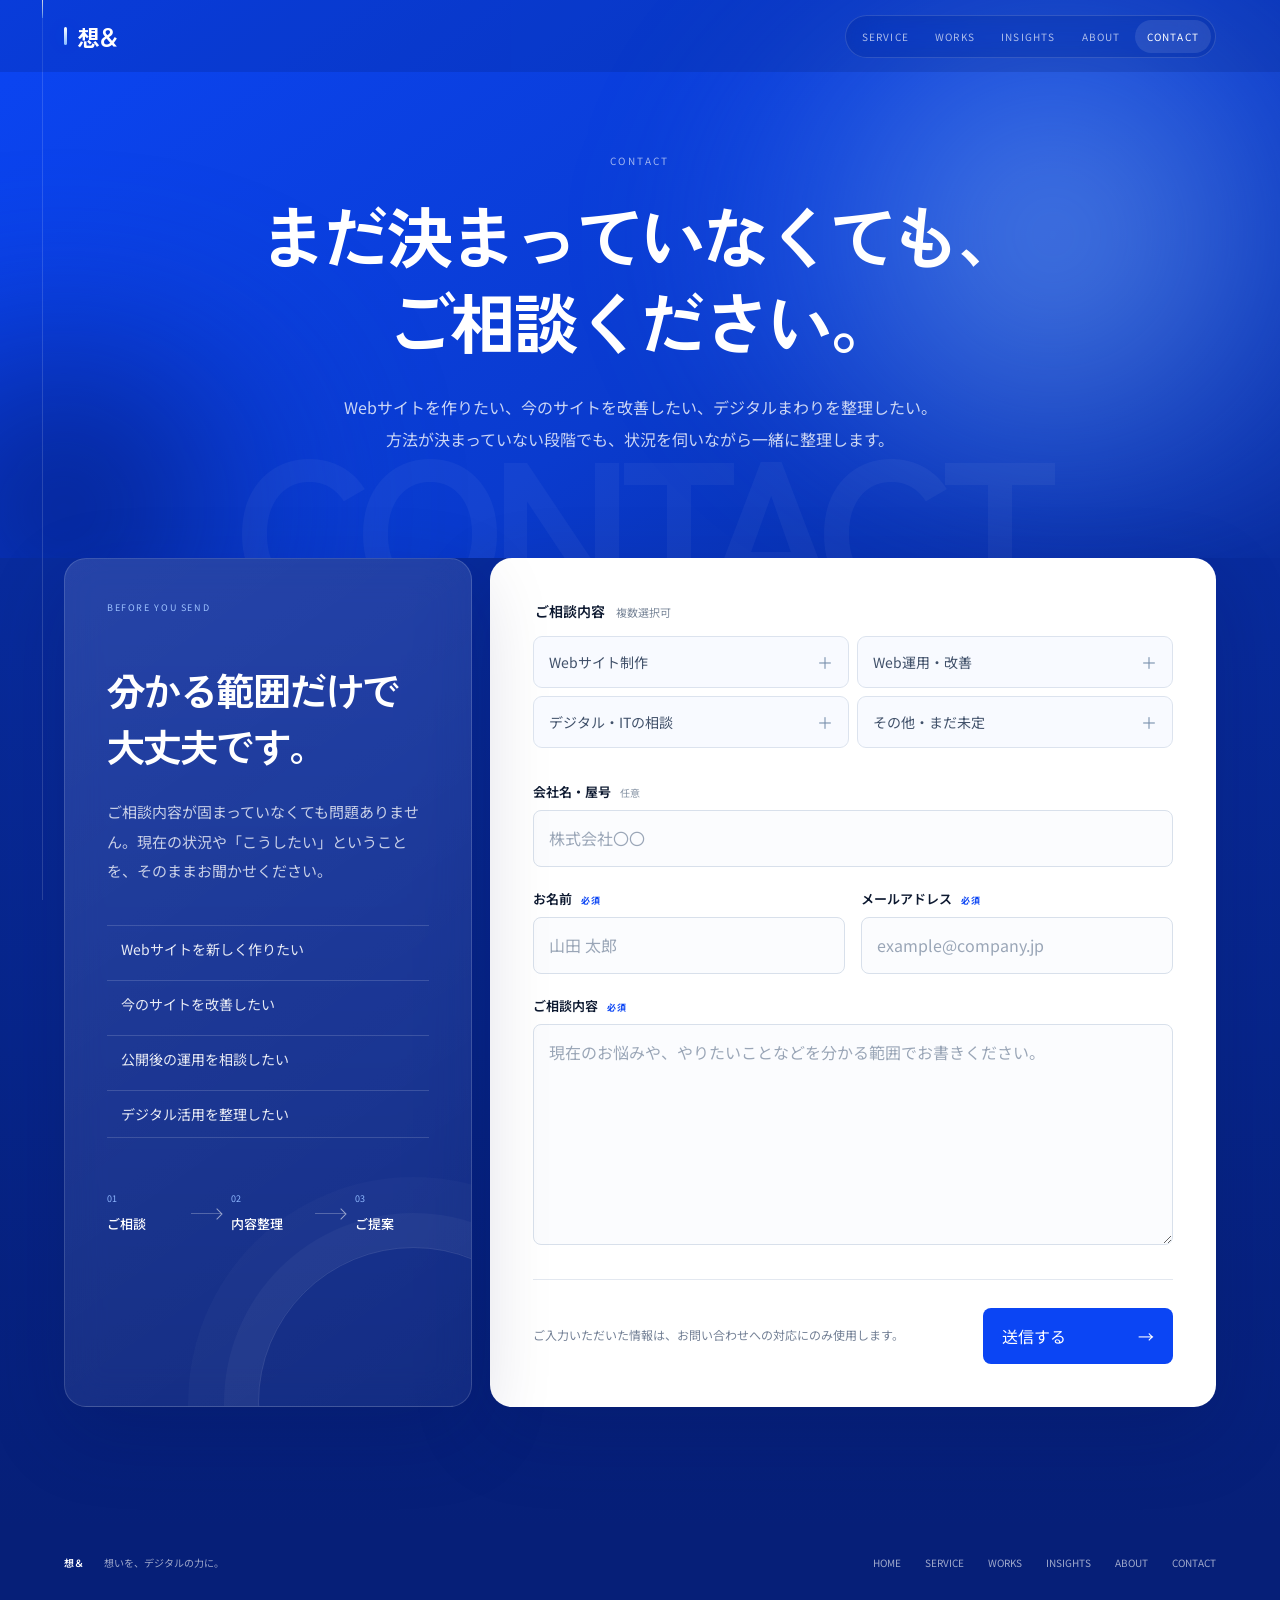
==== commit 17b48f48: "Update insights, header and mobile hero behavior" ====
--- a/contact.html
+++ b/contact.html
@@ -15,13 +15,14 @@
 <body class="lower-page lower-page--cobalt contact-page">
   <header class="site-header site-header--lower" aria-label="サイトヘッダー">
     <a class="brand" href="./index.html" aria-label="想＆ トップへ">想＆</a>
-    <nav class="global-nav" aria-label="メインナビゲーション">
+    <nav class="global-nav" id="global-menu" aria-label="メインナビゲーション">
       <a href="./index.html#service">SERVICE</a>
       <a href="./works.html">WORKS</a>
+      <a href="./insights.html">INSIGHTS</a>
       <a href="./index.html#about">ABOUT</a>
       <a href="./contact.html" aria-current="page">CONTACT</a>
     </nav>
-    <button class="menu-button" type="button" aria-label="メニューを開く" aria-expanded="false"><span></span><span></span></button>
+    <button class="menu-button" type="button" aria-label="メニューを開く" aria-expanded="false" aria-controls="global-menu"><span></span><span></span></button>
   </header>
 
   <div class="page-thread" aria-hidden="true"><span class="page-thread__base"></span><span class="page-thread__progress"></span></div>
--- a/styles.css
+++ b/styles.css
@@ -360,3 +360,169 @@
   *, *::before, *::after { animation-duration: .01ms !important; animation-iteration-count: 1 !important; transition-duration: .01ms !important; }
   .hero-mist { transform: none !important; }
 }
+
+
+/* ==========================================================
+   Shared navigation / header refinement
+   ========================================================== */
+.site-header{
+  height:72px;
+  gap:28px;
+  padding-inline:var(--page-x);
+}
+.brand{
+  position:relative;
+  z-index:82;
+  display:inline-flex;
+  align-items:center;
+  gap:10px;
+  line-height:1;
+}
+.brand::before{
+  content:"";
+  width:3px;
+  height:18px;
+  border-radius:99px;
+  background:linear-gradient(180deg,#0b45f4,#73aeff);
+  box-shadow:0 0 18px rgba(30,101,255,.18);
+}
+.global-nav{
+  display:flex;
+  align-items:center;
+  gap:2px;
+  padding:4px;
+  border:1px solid rgba(18,45,89,.09);
+  border-radius:999px;
+  background:rgba(255,255,255,.68);
+  box-shadow:0 8px 30px rgba(15,34,68,.05);
+  backdrop-filter:blur(18px) saturate(1.15);
+  -webkit-backdrop-filter:blur(18px) saturate(1.15);
+}
+.global-nav a{
+  padding:9px 12px;
+  border-radius:999px;
+  opacity:.66;
+  transition:opacity .18s ease,background .18s ease,color .18s ease;
+}
+.global-nav a:hover,.global-nav a[aria-current="page"]{
+  opacity:1;
+  background:rgba(11,69,244,.07);
+}
+body.hero-is-cobalt .global-nav{
+  border-color:rgba(255,255,255,.14);
+  background:rgba(5,25,101,.20);
+  box-shadow:none;
+}
+body.hero-is-cobalt .global-nav a:hover,
+body.hero-is-cobalt .global-nav a[aria-current="page"]{background:rgba(255,255,255,.10)}
+body.hero-is-cobalt .brand::before{background:linear-gradient(180deg,#fff,#86b9ff)}
+.menu-button{
+  position:relative;
+  z-index:83;
+  flex:0 0 40px;
+  width:40px;
+  height:40px;
+  margin-left:auto;
+  padding:0;
+  border:1px solid rgba(18,45,89,.10);
+  border-radius:50%;
+  background:rgba(255,255,255,.66);
+  backdrop-filter:blur(16px);
+  -webkit-backdrop-filter:blur(16px);
+}
+.menu-button span{
+  position:absolute;
+  left:11px;
+  width:17px;
+  height:1px;
+  margin:0;
+  background:currentColor;
+  transition:transform .32s cubic-bezier(.22,1,.36,1),top .32s cubic-bezier(.22,1,.36,1),opacity .2s ease;
+}
+.menu-button span:first-child{top:15px}
+.menu-button span:last-child{top:23px}
+.philosophy-line{display:block;white-space:nowrap}
+
+@media (max-width:980px){
+  body.menu-open{overflow:hidden}
+  .site-header{height:68px;padding-inline:20px}
+  .brand{font-size:21px}
+  .brand::before{height:16px}
+  .global-nav{
+    position:fixed;
+    inset:0;
+    z-index:80;
+    margin:0;
+    padding:112px 28px 54px;
+    display:flex;
+    flex-direction:column;
+    align-items:stretch;
+    justify-content:center;
+    gap:0;
+    overflow:hidden;
+    border:0;
+    border-radius:0;
+    background:linear-gradient(135deg,#0b45f4 0%,#093edc 48%,#072b9e 100%);
+    color:#fff;
+    box-shadow:none;
+    opacity:0;
+    visibility:hidden;
+    pointer-events:none;
+    transform:translateY(-10px);
+    transition:opacity .25s ease,visibility .25s ease,transform .45s cubic-bezier(.22,1,.36,1);
+  }
+  .global-nav::before,
+  .global-nav::after{
+    content:"";
+    position:absolute;
+    pointer-events:none;
+  }
+  .global-nav::before{
+    width:90vw;height:90vw;right:-38vw;top:-20vw;border-radius:50%;
+    background:radial-gradient(circle,rgba(118,179,255,.34),rgba(118,179,255,0) 68%);
+  }
+  .global-nav::after{
+    left:28px;right:28px;bottom:38px;height:1px;
+    background:linear-gradient(90deg,rgba(255,255,255,.6),rgba(255,255,255,.05));
+  }
+  .global-nav a{
+    position:relative;
+    z-index:1;
+    width:100%;
+    padding:17px 0;
+    border-bottom:1px solid rgba(255,255,255,.14);
+    border-radius:0;
+    color:#fff;
+    font-family:"Zen Kaku Gothic Antique",sans-serif;
+    font-size:clamp(24px,7.5vw,34px);
+    line-height:1.12;
+    letter-spacing:-.035em;
+    opacity:.72;
+    transform:translateY(10px);
+    transition:opacity .2s ease,transform .42s cubic-bezier(.22,1,.36,1),background .18s ease;
+  }
+  .global-nav a:hover,.global-nav a[aria-current="page"]{background:transparent;opacity:1}
+  .global-nav a:nth-child(2){transition-delay:.025s}
+  .global-nav a:nth-child(3){transition-delay:.05s}
+  .global-nav a:nth-child(4){transition-delay:.075s}
+  .global-nav a:nth-child(5){transition-delay:.10s}
+  body.menu-open .global-nav{opacity:1;visibility:visible;pointer-events:auto;transform:none}
+  body.menu-open .global-nav a{transform:none}
+  .menu-button{display:block;margin-left:auto}
+  body.menu-open .menu-button{
+    border-color:rgba(255,255,255,.18);
+    background:rgba(3,27,117,.20);
+    color:#fff;
+  }
+  body.menu-open .menu-button span:first-child{top:19px;transform:rotate(45deg)}
+  body.menu-open .menu-button span:last-child{top:19px;transform:rotate(-45deg)}
+  body.menu-open .brand{color:#fff}
+  body.menu-open .brand::before{background:linear-gradient(180deg,#fff,#8fc0ff)}
+  .philosophy-line{white-space:normal}
+  .hero-stage{height:150svh}
+}
+
+@media (max-width:980px){
+  .hero{height:100svh;min-height:100svh}
+  body.menu-open .site-header .menu-button span{background:#fff}
+}
--- a/lower.css
+++ b/lower.css
@@ -406,3 +406,25 @@
 .site-footer--contact{background:#061f78;color:#fff}.site-footer--contact .footer-brand span,.site-footer--contact nav{color:rgba(255,255,255,.62)}
 @media(max-width:900px){.contact-shell{grid-template-columns:1fr}.contact-guide{min-height:auto}.contact-guide__flow{max-width:500px}.contact-hero__description br{display:none}}
 @media(max-width:760px){.contact-hero{min-height:54svh}.contact-hero__inner{min-height:54svh;padding:110px 24px 72px;text-align:left}.contact-hero__eyebrow{margin-bottom:20px}.contact-hero h1{font-size:39px;line-height:1.35}.contact-hero__description{margin-left:0;font-size:15px;line-height:1.9}.contact-hero__ghost{left:18px;transform:none;font-size:24vw}.contact-canvas{padding:0 18px 72px}.contact-guide,.contact-form-panel{border-radius:18px;padding:24px}.contact-guide__label{margin-bottom:34px}.contact-guide h2{font-size:28px}.contact-guide>p:not(.contact-guide__label){font-size:14px}.contact-guide__topics{margin-top:30px}.contact-guide__topics span{font-size:13px}.contact-guide__flow{margin-top:38px;gap:6px}.contact-guide__flow div{min-width:58px}.contact-guide__flow b{font-size:11px}.contact-choice-grid,.contact-form__grid{grid-template-columns:1fr}.contact-field--full{grid-column:auto}.contact-choice span{font-size:13px}.contact-field input,.contact-field textarea{font-size:16px}.contact-form__bottom{align-items:stretch;flex-direction:column}.contact-form__bottom button{width:100%}}
+
+
+/* Shared header refinement on cobalt lower pages */
+.site-header--lower{
+  background:transparent;
+  backdrop-filter:none;
+  -webkit-backdrop-filter:none;
+  border-bottom:0;
+}
+.site-header--lower .global-nav{
+  border-color:rgba(255,255,255,.14);
+  background:rgba(4,25,100,.20);
+  box-shadow:none;
+}
+.site-header--lower .global-nav a:hover,
+.site-header--lower .global-nav a[aria-current="page"]{background:rgba(255,255,255,.10)}
+.site-header--lower .brand::before{background:linear-gradient(180deg,#fff,#87baff)}
+.site-header--lower .menu-button{color:#fff;border-color:rgba(255,255,255,.16);background:rgba(5,28,111,.18)}
+@media(max-width:980px){
+  .site-header--lower{height:68px}
+  .site-header--lower .global-nav{background:linear-gradient(135deg,#0b45f4 0%,#093edc 48%,#072b9e 100%)}
+}
